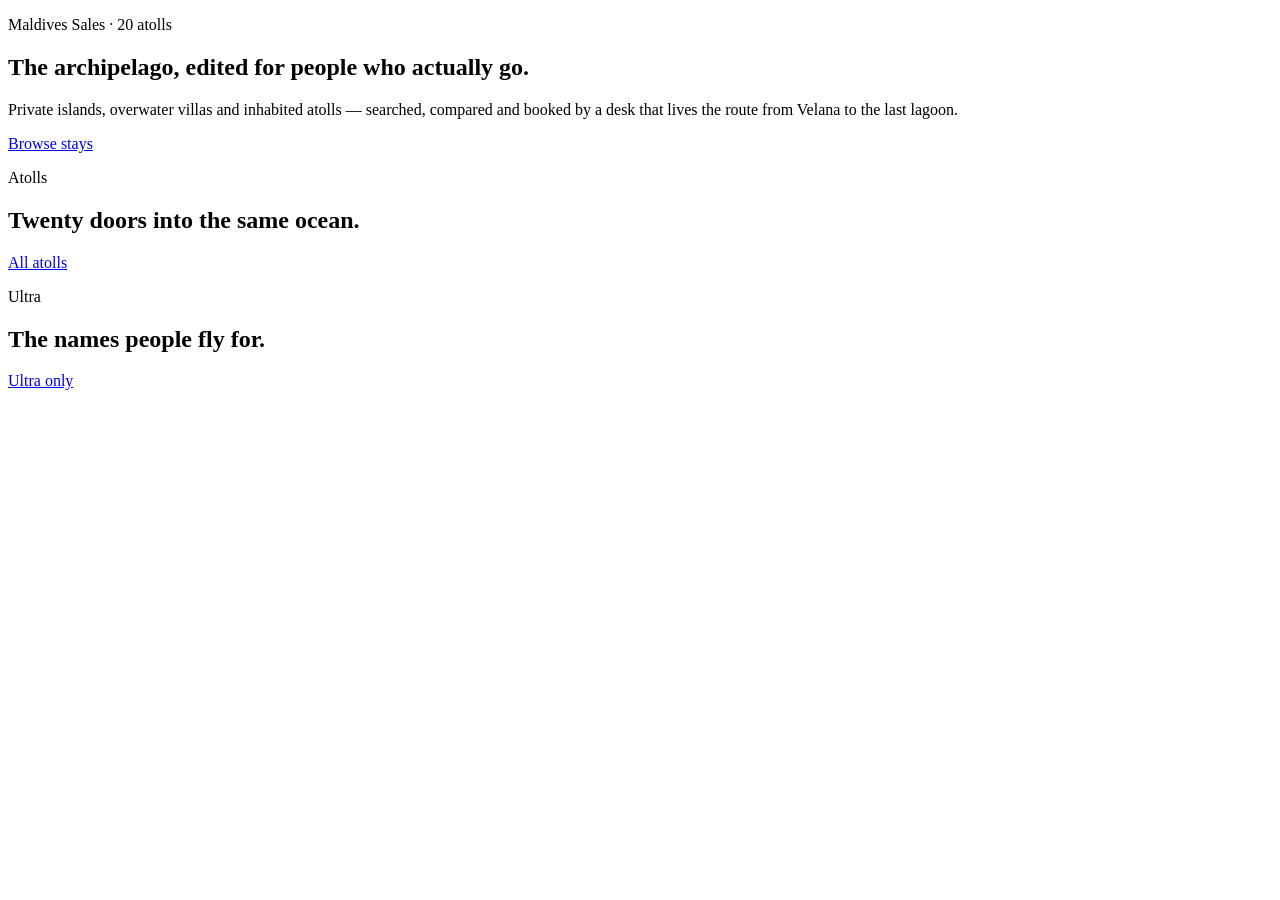
==== index.html @ 9388c74a "Deploy Maldives Sales homepage" ====
<!DOCTYPE html>
<html lang="en">
<head>
  <meta charset="UTF-8">
  <meta name="viewport" content="width=device-width, initial-scale=1">
  <title>Maldives Sales — Your journey, our passion</title>
  <meta name="description" content="Maldives Sales curates resorts, private islands and local stays across 20 atolls.">
  <link rel="icon" href="/assets/logo-mark.svg">
  <link rel="preconnect" href="https://fonts.googleapis.com">
  <link href="https://fonts.googleapis.com/css2?family=Fraunces:opsz,wght@9..144,300;9..144,400;9..144,600&family=Outfit:wght@300;400;500;600;700&display=swap" rel="stylesheet">
  <link rel="stylesheet" href="/css/app.css">
</head>
<body>
  <header class="ms-header" id="site-header"></header>
  <main id="main">
    <section class="hero">
      <div class="hero-media" style="background-image:url('https://images.unsplash.com/photo-1573843981267-be1999ff39cd?auto=format&fit=crop&w=2000&q=70')"></div>
      <div class="hero-orb"></div>
      <div class="hero-inner">
        <p class="kicker">Maldives Sales · 20 atolls</p>
        <h1>The archipelago, edited for people who actually go.</h1>
        <p class="lede">Private islands, overwater villas and inhabited atolls — searched, compared and booked by a desk that lives the route from Velana to the last lagoon.</p>
        <div class="hero-row">
          <a class="btn btn-primary" href="/explorer.html">Browse stays</a>
          <a class="btn btn-ghost" href="/concierge.html" style="color:#fff;border-color:rgba(255,255,255,.35)">Talk to concierge</a>
        </div>
        <div class="hero-stats" id="heroStats"></div>
      </div>
    </section>
    <section class="section">
      <div class="wrap">
        <div class="section-head">
          <div>
            <p class="kicker" style="color:var(--tide)">Atolls</p>
            <h2>Twenty doors into the same ocean.</h2>
          </div>
          <a class="btn btn-ghost" href="/atolls.html">All atolls</a>
        </div>
        <div class="grid grid-4" id="homeAtolls"></div>
      </div>
    </section>
    <section class="section">
      <div class="wrap">
        <div class="section-head">
          <div>
            <p class="kicker" style="color:var(--tide)">Ultra</p>
            <h2>The names people fly for.</h2>
          </div>
          <a class="btn btn-ghost" href="/explorer.html?tier=Ultra%20Luxury">Ultra only</a>
        </div>
        <div class="grid grid-3" id="homeUltra"></div>
      </div>
    </section>
  </main>
  <footer class="ms-footer" id="site-footer"></footer>
  <script src="/js/catalog.js"></script>
  <script src="/js/app.js"></script>
  <script>
    MS.header('home'); MS.footer();
    (async () => {
      const [stats, atolls, ultra] = await Promise.all([
        MS.api('/api/stats'),
        MS.api('/api/atolls'),
        MS.api('/api/properties?tier=Ultra%20Luxury&limit=6'),
      ]);
      document.getElementById('heroStats').innerHTML = [
        [stats.properties, 'Stays'],
        [stats.atolls, 'Atolls'],
        [stats.islands, 'Islands'],
        [stats.ultra, 'Ultra villas'],
      ].map(([n,l]) => `<div class="hero-stat"><b>${n.toLocaleString()}</b><span>${l}</span></div>`).join('');
      const featured = ['B','N','K','AA','Dh','S','Gn','L'];
      document.getElementById('homeAtolls').innerHTML = atolls
        .filter(a => featured.includes(a.code))
        .map(a => `<a class="card atoll-card" href="/atoll.html?code=${a.code}">
          <div class="card-media" style="background:linear-gradient(160deg,#7edceb,#0c4452)"></div>
          <div class="card-body"><p class="kicker">${a.code}</p><h3>${a.name}</h3><p class="meta">${a.highlight} · ${a.properties} stays</p></div>
        </a>`).join('');
      document.getElementById('homeUltra').innerHTML = ultra.items.map(MS.card).join('');
    })();
  </script>
</body>
</html>
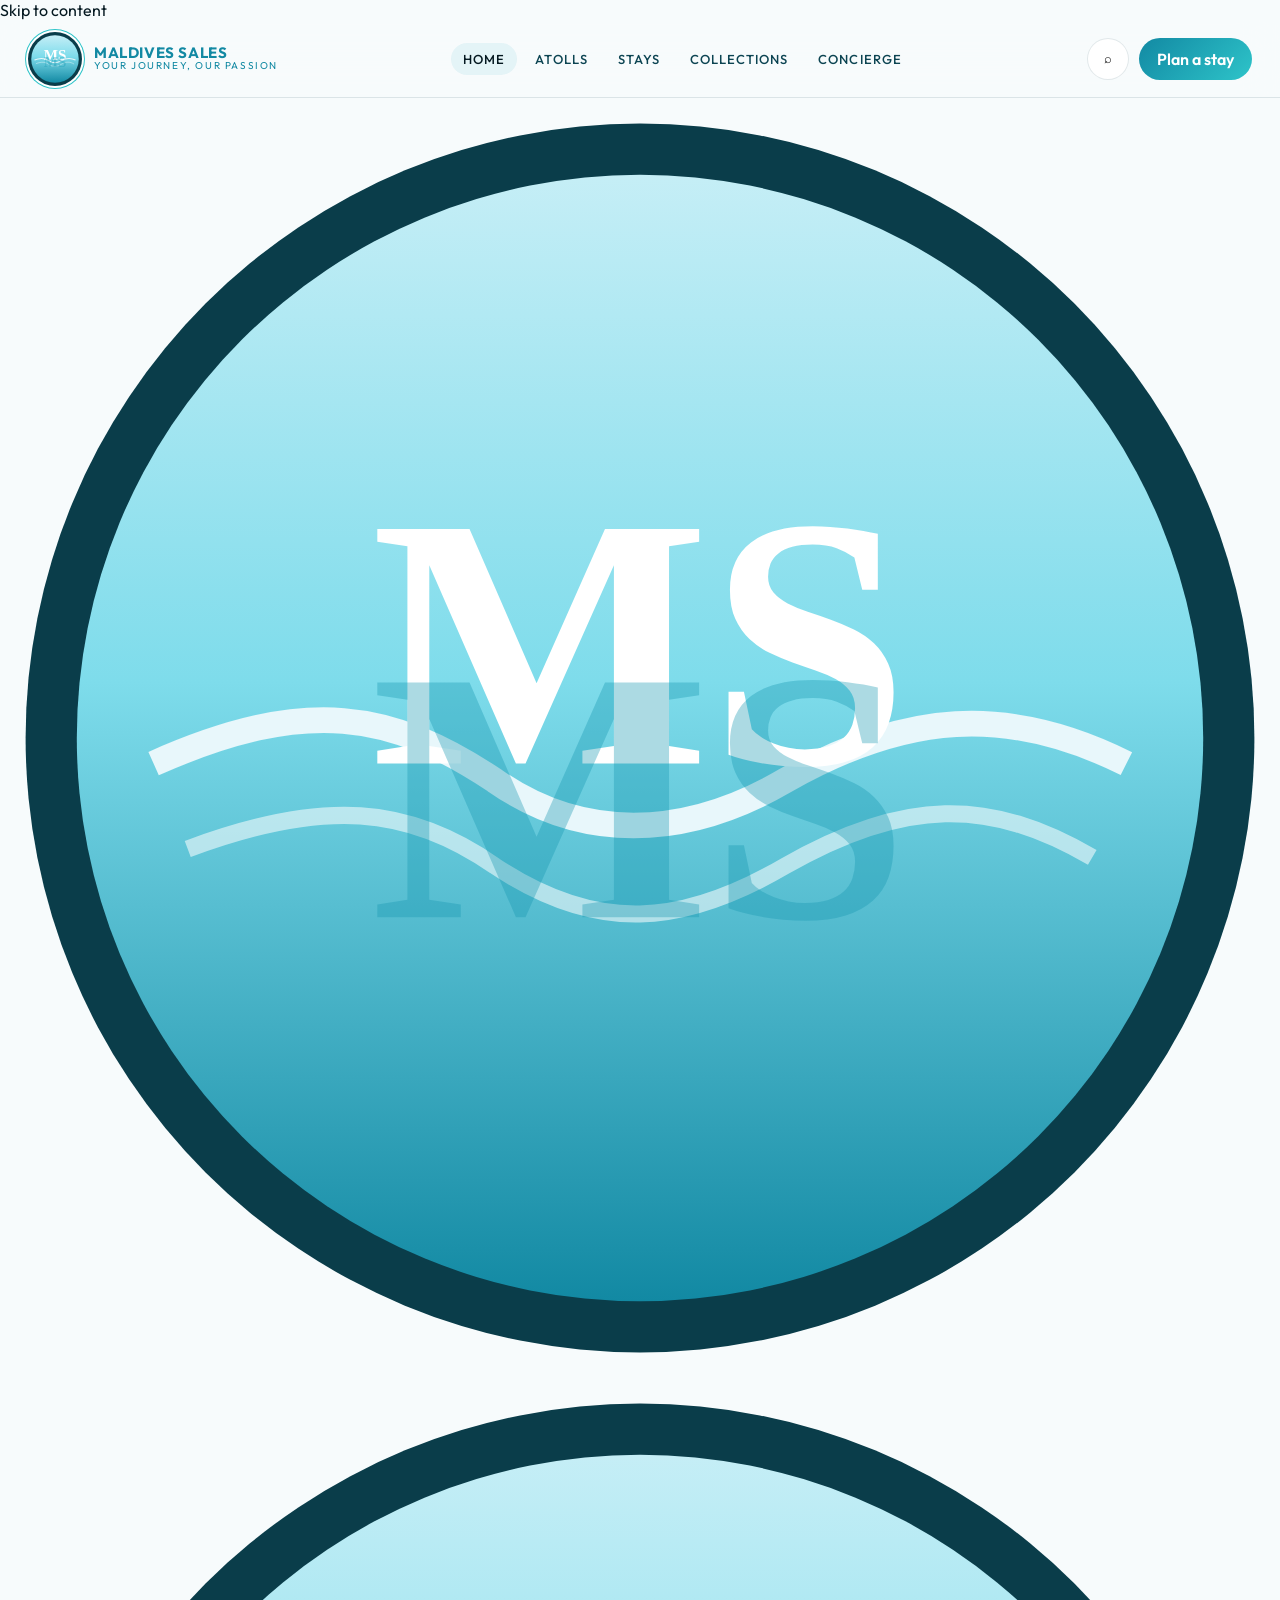
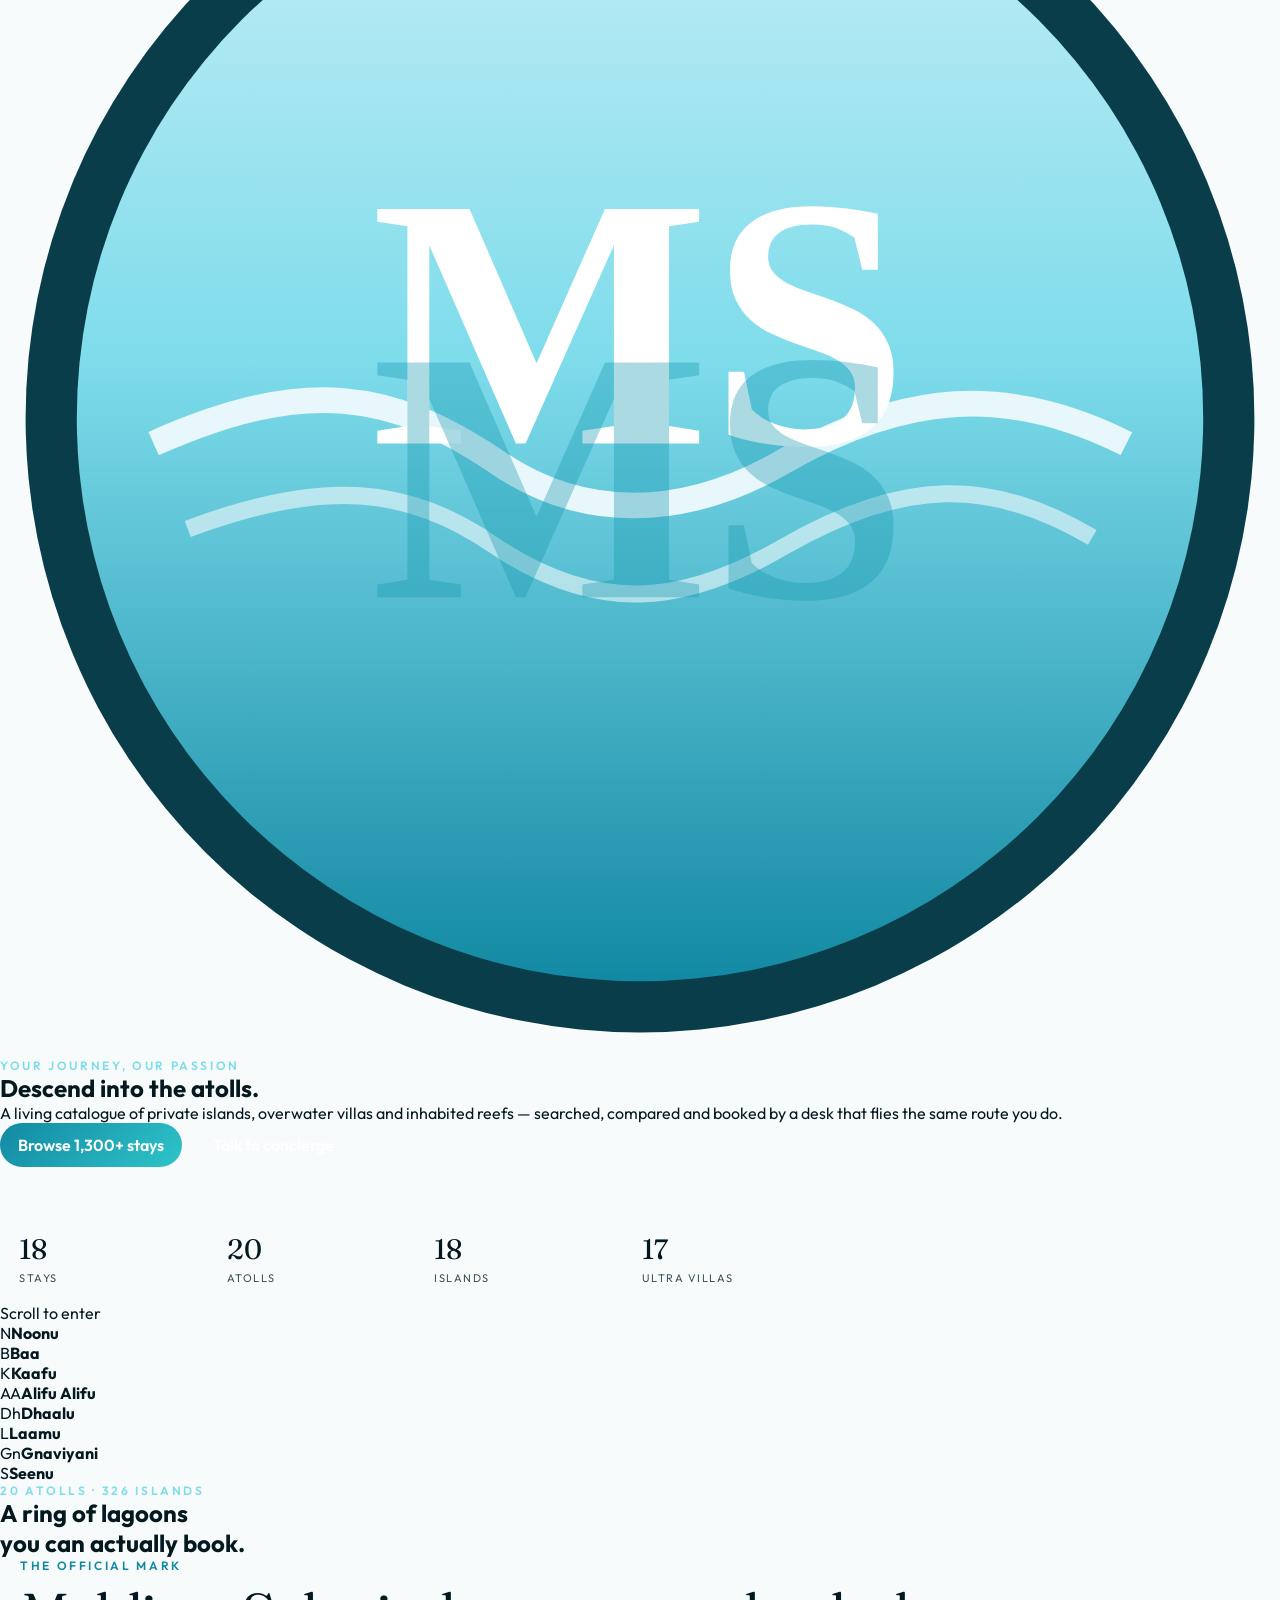
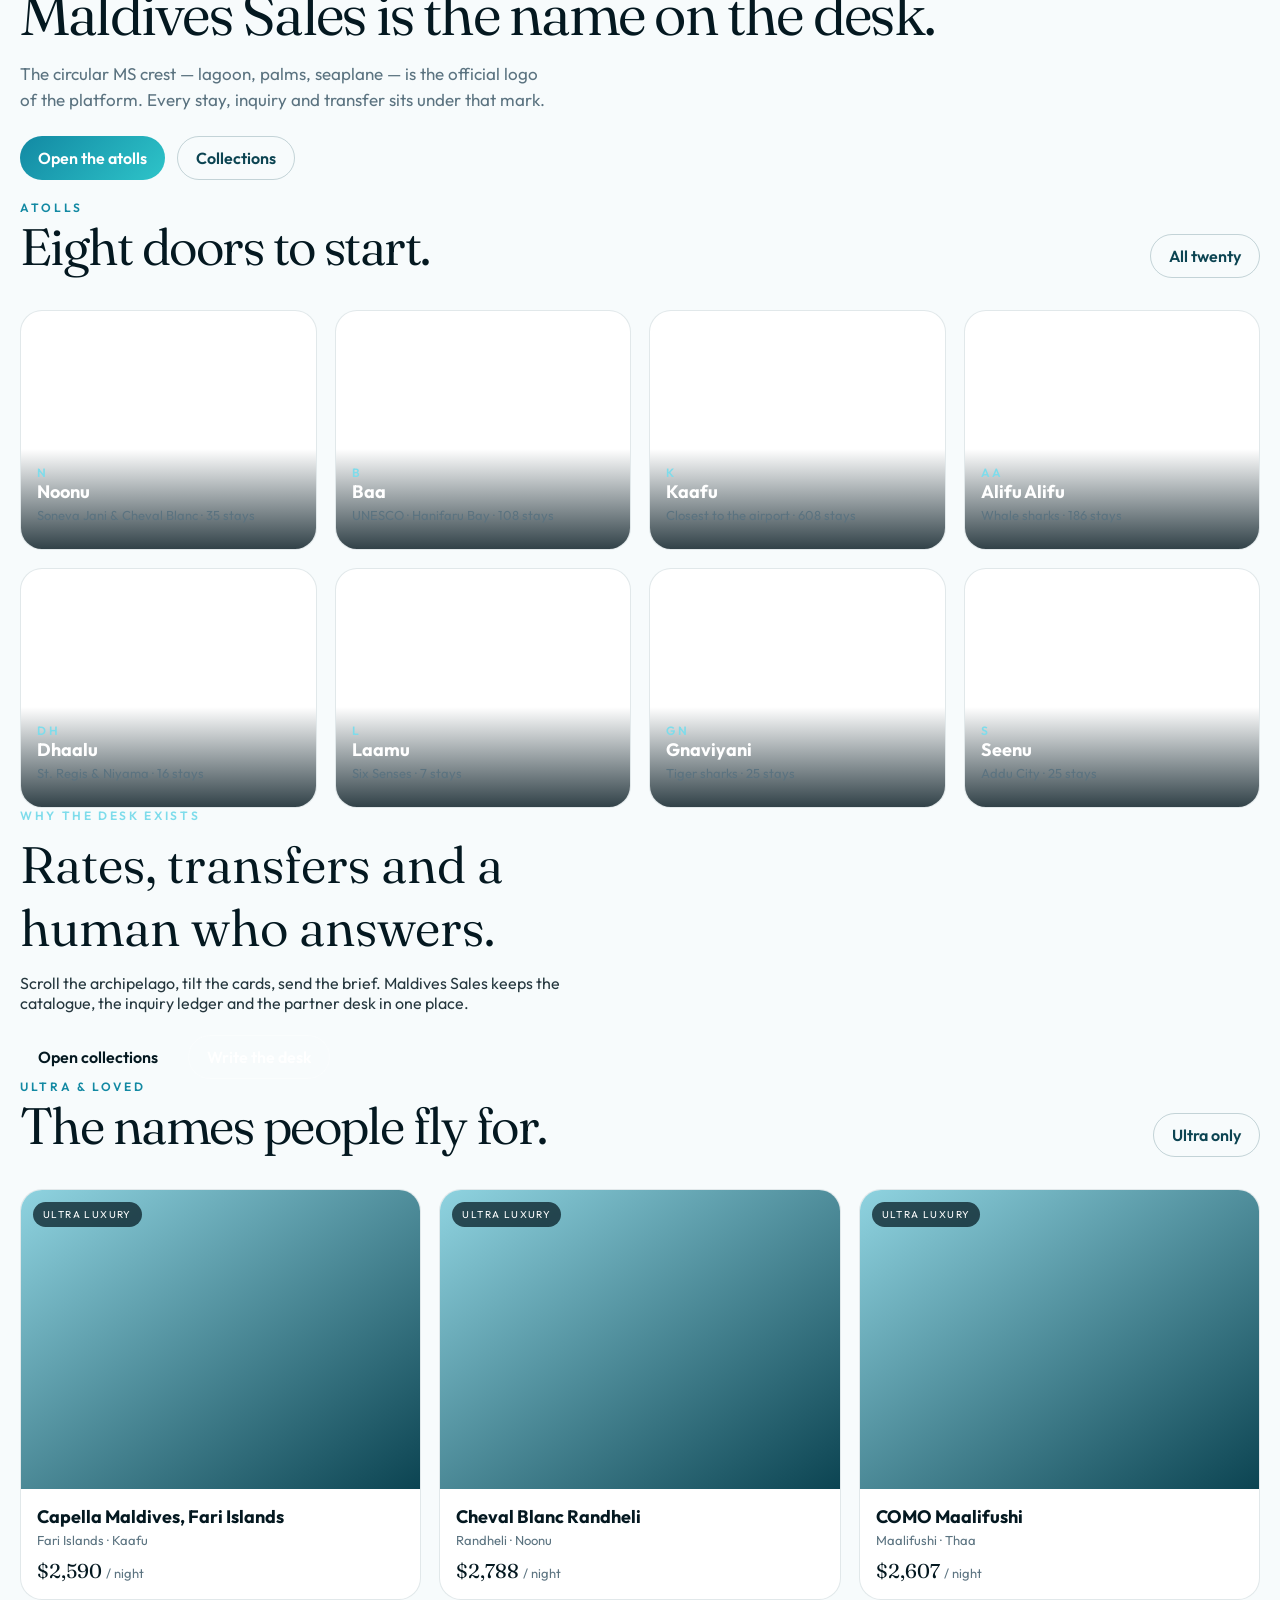
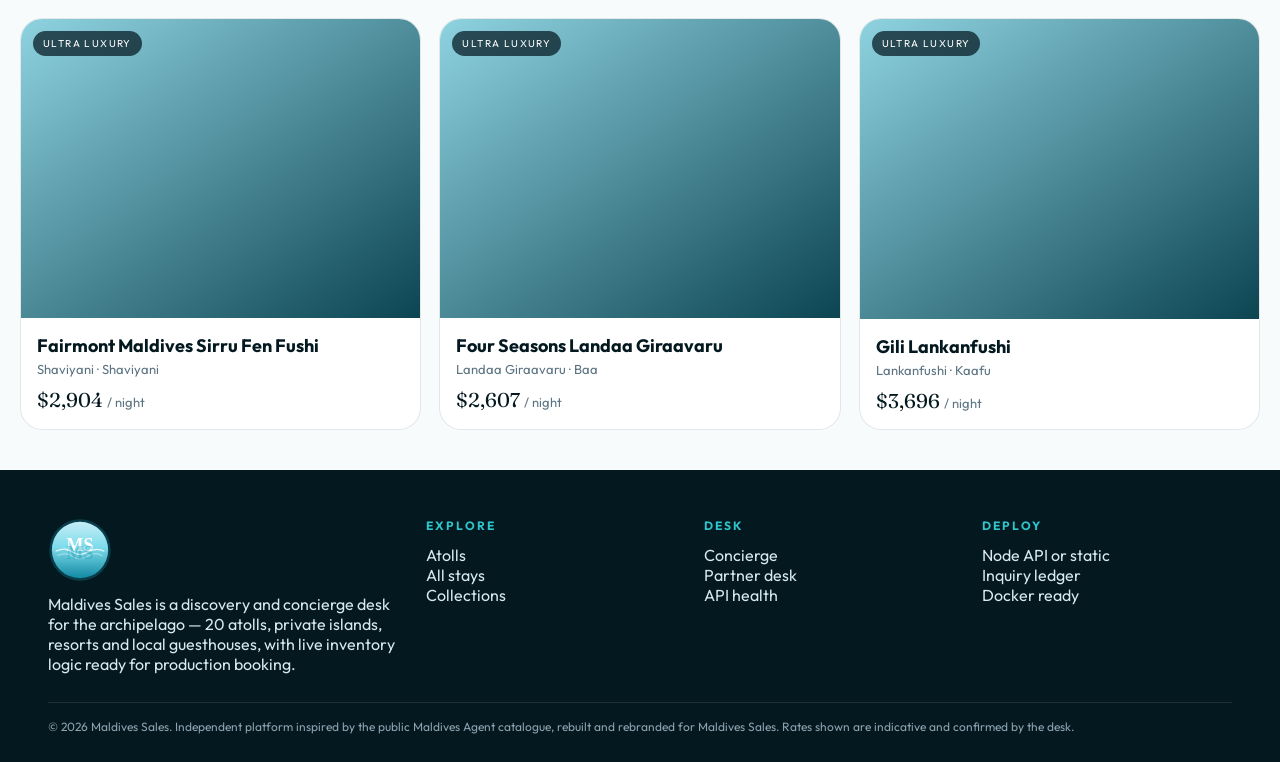
==== commit 48111150: "Immersive landing: official MS logo, scroll theatre, 3D orbit" ====
--- a/index.html
+++ b/index.html
@@ -4,46 +4,107 @@
   <meta charset="UTF-8">
   <meta name="viewport" content="width=device-width, initial-scale=1">
   <title>Maldives Sales — Your journey, our passion</title>
-  <meta name="description" content="Maldives Sales curates resorts, private islands and local stays across 20 atolls.">
-  <link rel="icon" href="/assets/logo-mark.svg">
+  <meta name="description" content="Maldives Sales curates resorts, private islands and local stays across 20 atolls. Concierge booking desk with a production-ready backend.">
+  <link rel="icon" href="/assets/logo-official.svg" type="image/svg+xml">
+  <link rel="apple-touch-icon" href="/assets/logo-mark.svg">
   <link rel="preconnect" href="https://fonts.googleapis.com">
   <link href="https://fonts.googleapis.com/css2?family=Fraunces:opsz,wght@9..144,300;9..144,400;9..144,600&family=Outfit:wght@300;400;500;600;700&display=swap" rel="stylesheet">
   <link rel="stylesheet" href="/css/app.css">
+  <link rel="stylesheet" href="/css/landing.css">
 </head>
-<body>
+<body class="landing">
+  <a class="skip" href="#main">Skip to content</a>
+  <div class="scroll-progress" id="scrollProgress"></div>
   <header class="ms-header" id="site-header"></header>
+
   <main id="main">
-    <section class="hero">
-      <div class="hero-media" style="background-image:url('https://images.unsplash.com/photo-1573843981267-be1999ff39cd?auto=format&fit=crop&w=2000&q=70')"></div>
-      <div class="hero-orb"></div>
-      <div class="hero-inner">
-        <p class="kicker">Maldives Sales · 20 atolls</p>
-        <h1>The archipelago, edited for people who actually go.</h1>
-        <p class="lede">Private islands, overwater villas and inhabited atolls — searched, compared and booked by a desk that lives the route from Velana to the last lagoon.</p>
-        <div class="hero-row">
-          <a class="btn btn-primary" href="/explorer.html">Browse stays</a>
-          <a class="btn btn-ghost" href="/concierge.html" style="color:#fff;border-color:rgba(255,255,255,.35)">Talk to concierge</a>
+    <section class="scene-hero" aria-label="Maldives Sales">
+      <div class="scene-sticky">
+        <div class="scene-stage">
+          <div class="layer layer-sky"></div>
+          <div class="layer layer-photo"></div>
+          <div class="layer layer-water"></div>
+          <div class="logo-coin" aria-hidden="true">
+            <img src="/assets/logo-official.svg" alt="" onerror="this.src='/assets/logo-mark.svg'">
+          </div>
+          <div class="hero-copy">
+            <div class="brand-lockup">
+              <img src="/assets/logo-official.svg" alt="Maldives Sales" onerror="this.src='/assets/logo-mark.svg'">
+              <p class="kicker">Your journey, our passion</p>
+            </div>
+            <h1>Descend into the atolls.</h1>
+            <p class="lede">A living catalogue of private islands, overwater villas and inhabited reefs — searched, compared and booked by a desk that flies the same route you do.</p>
+            <div class="hero-row">
+              <a class="btn btn-primary" href="/explorer.html">Browse 1,300+ stays</a>
+              <a class="btn btn-ghost" href="/concierge.html" style="color:#fff;border-color:rgba(255,255,255,.35)">Talk to concierge</a>
+            </div>
+            <div class="hero-stats" id="heroStats"></div>
+          </div>
         </div>
-        <div class="hero-stats" id="heroStats"></div>
+        <div class="scroll-cue">Scroll to enter<div class="wheel"></div></div>
       </div>
     </section>
-    <section class="section">
+
+    <section class="orbit-block" aria-label="Twenty atolls">
+      <div class="orbit-sticky">
+        <div class="orbit-bg"></div>
+        <div class="orbit-ring" id="orbitRing"></div>
+        <div class="orbit-copy">
+          <p class="kicker">20 atolls · 326 islands</p>
+          <h2>A ring of lagoons<br>you can actually book.</h2>
+        </div>
+      </div>
+    </section>
+
+    <section class="landing-section">
+      <div class="wrap story-grid">
+        <div class="reveal">
+          <p class="kicker" style="color:var(--tide)">The official mark</p>
+          <h2 style="font-family:var(--serif);font-weight:360;font-size:clamp(2.2rem,4.6vw,3.8rem);letter-spacing:-.03em;line-height:1.05;margin:10px 0 16px">Maldives Sales is the name on the desk.</h2>
+          <p class="muted" style="max-width:48ch;font-size:17px;line-height:1.55">The circular MS crest — lagoon, palms, seaplane — is the official logo of the platform. Every stay, inquiry and transfer sits under that mark.</p>
+          <div class="hero-row" style="margin-top:22px">
+            <a class="btn btn-primary" href="/atolls.html">Open the atolls</a>
+            <a class="btn btn-ghost" href="/collections.html">Collections</a>
+          </div>
+        </div>
+        <div class="story-visual reveal">
+          <div class="story-plate" style="background-image:url('/assets/logo-official.svg');background-size:cover"></div>
+        </div>
+      </div>
+    </section>
+
+    <section class="landing-section" style="padding-top:20px">
       <div class="wrap">
-        <div class="section-head">
+        <div class="section-head reveal">
           <div>
             <p class="kicker" style="color:var(--tide)">Atolls</p>
-            <h2>Twenty doors into the same ocean.</h2>
+            <h2>Eight doors to start.</h2>
           </div>
-          <a class="btn btn-ghost" href="/atolls.html">All atolls</a>
+          <a class="btn btn-ghost" href="/atolls.html">All twenty</a>
         </div>
         <div class="grid grid-4" id="homeAtolls"></div>
       </div>
     </section>
-    <section class="section">
+
+    <section class="landing-section dark">
       <div class="wrap">
-        <div class="section-head">
+        <div class="feature-band reveal" style="background:transparent;padding:0">
+          <p class="kicker">Why the desk exists</p>
+          <h2 style="font-family:var(--serif);font-weight:360;font-size:clamp(2rem,4vw,3.2rem);margin:10px 0 14px;max-width:18ch">Rates, transfers and a human who answers.</h2>
+          <p style="max-width:54ch;opacity:.86">Scroll the archipelago, tilt the cards, send the brief. Maldives Sales keeps the catalogue, the inquiry ledger and the partner desk in one place.</p>
+          <div class="hero-row" style="margin-top:22px">
+            <a class="btn btn-gold" href="/collections.html">Open collections</a>
+            <a class="btn btn-ghost" href="/concierge.html" style="color:#fff;border-color:rgba(255,255,255,.3)">Write the desk</a>
+          </div>
+        </div>
+      </div>
+    </section>
+
+    <section class="landing-section">
+      <div class="wrap">
+        <div class="section-head reveal">
           <div>
-            <p class="kicker" style="color:var(--tide)">Ultra</p>
+            <p class="kicker" style="color:var(--tide)">Ultra &amp; loved</p>
             <h2>The names people fly for.</h2>
           </div>
           <a class="btn btn-ghost" href="/explorer.html?tier=Ultra%20Luxury">Ultra only</a>
@@ -52,11 +113,23 @@
       </div>
     </section>
   </main>
+
   <footer class="ms-footer" id="site-footer"></footer>
   <script src="/js/catalog.js"></script>
   <script src="/js/app.js"></script>
+  <script src="/js/landing.js"></script>
   <script>
     MS.header('home'); MS.footer();
+    const ORBIT_PHOTOS = [
+      'https://images.unsplash.com/photo-1573843981267-be1999ff39cd?auto=format&fit=crop&w=800&q=60',
+      'https://images.unsplash.com/photo-1514282401047-d79a71a590e8?auto=format&fit=crop&w=800&q=60',
+      'https://images.unsplash.com/photo-1507525428034-b723cf961d3e?auto=format&fit=crop&w=800&q=60',
+      'https://images.unsplash.com/photo-1544551763-46a013bb70d5?auto=format&fit=crop&w=800&q=60',
+      'https://images.unsplash.com/photo-1586500036706-41963de24d8b?auto=format&fit=crop&w=800&q=60',
+      'https://images.unsplash.com/photo-1559628233-100c798642d4?auto=format&fit=crop&w=800&q=60',
+      'https://images.unsplash.com/photo-1439066615861-d1af74d74000?auto=format&fit=crop&w=800&q=60',
+      'https://images.unsplash.com/photo-1540202404-a2f127c5b78b?auto=format&fit=crop&w=800&q=60',
+    ];
     (async () => {
       const [stats, atolls, ultra] = await Promise.all([
         MS.api('/api/stats'),
@@ -69,15 +142,40 @@
         [stats.islands, 'Islands'],
         [stats.ultra, 'Ultra villas'],
       ].map(([n,l]) => `<div class="hero-stat"><b>${n.toLocaleString()}</b><span>${l}</span></div>`).join('');
+
       const featured = ['B','N','K','AA','Dh','S','Gn','L'];
-      document.getElementById('homeAtolls').innerHTML = atolls
-        .filter(a => featured.includes(a.code))
-        .map(a => `<a class="card atoll-card" href="/atoll.html?code=${a.code}">
-          <div class="card-media" style="background:linear-gradient(160deg,#7edceb,#0c4452)"></div>
-          <div class="card-body"><p class="kicker">${a.code}</p><h3>${a.name}</h3><p class="meta">${a.highlight} · ${a.properties} stays</p></div>
+      const picked = atolls.filter(a => featured.includes(a.code));
+      document.getElementById('orbitRing').innerHTML = picked.map((a, i) => `
+        <a class="orbit-card" href="/atoll.html?code=${a.code}">
+          <img class="media" src="${ORBIT_PHOTOS[i % ORBIT_PHOTOS.length]}" alt="">
+          <div class="cap"><span>${a.code}</span><b>${a.name}</b></div>
         </a>`).join('');
-      document.getElementById('homeUltra').innerHTML = ultra.items.map(MS.card).join('');
+
+      document.getElementById('homeAtolls').innerHTML = picked.map((a, i) => `
+        <a class="card atoll-card tilt-card reveal" href="/atoll.html?code=${a.code}">
+          <div class="card-media" style="background-image:url('${ORBIT_PHOTOS[i % ORBIT_PHOTOS.length]}');background-size:cover"></div>
+          <div class="card-body">
+            <p class="kicker">${a.code}</p>
+            <h3>${a.name}</h3>
+            <p class="meta">${a.highlight} · ${a.properties} stays</p>
+          </div>
+        </a>`).join('');
+
+      document.getElementById('homeUltra').innerHTML = (ultra.items || []).map((p) => {
+        const html = MS.card(p);
+        return html.replace('class="card"', 'class="card tilt-card reveal"');
+      }).join('');
+
+      document.querySelectorAll('.reveal').forEach((el) => {
+        const io = new IntersectionObserver((entries) => {
+          entries.forEach((en) => { if (en.isIntersecting) en.target.classList.add('in'); });
+        }, { threshold: 0.12 });
+        io.observe(el);
+      });
+      window.MSLanding?.bindTilt();
+      window.MSLanding?.refresh();
+      window.dispatchEvent(new Event('resize'));
     })();
   </script>
 </body>
-</html>+</html>
--- a/css/app.css
+++ b/css/app.css
@@ -0,0 +1 @@
+:root{--ink:#041820;--ocean:#0c4452;--tide:#1289a3;--lagoon:#2ec4c9;--lagoon-2:#7edceb;--foam:#eef8fb;--gold:#d4b483;--paper:#f7fbfc;--line:rgba(12,68,82,.12);--line-strong:rgba(12,68,82,.22);--shadow:0 18px 50px rgba(4,24,32,.16);--serif:"Fraunces",Georgia,serif;--sans:"Outfit",system-ui,sans-serif;--header:78px;--radius:22px}*{box-sizing:border-box;margin:0;padding:0}body{font-family:var(--sans);color:var(--ink);background:var(--paper)}img{max-width:100%;display:block}a{color:inherit;text-decoration:none}.ms-header{position:sticky;top:0;z-index:40;height:var(--header);display:flex;align-items:center;justify-content:space-between;padding:0 28px;gap:20px;background:rgba(247,251,252,.88);backdrop-filter:blur(18px);border-bottom:1px solid var(--line)}.ms-brand{display:flex;align-items:center;gap:12px}.ms-brand img{width:54px;height:54px;border-radius:50%;box-shadow:0 0 0 2px #fff,0 0 0 3px var(--lagoon);background:#0a3d4a}.ms-brand .word{display:flex;flex-direction:column;line-height:1.05}.ms-brand strong{font-size:15px;letter-spacing:.04em}.ms-brand span{font-size:10px;letter-spacing:.16em;text-transform:uppercase;color:var(--tide)}.ms-nav{display:flex;gap:6px}.ms-nav a{font-size:13px;font-weight:500;letter-spacing:.08em;text-transform:uppercase;padding:8px 12px;border-radius:999px;color:var(--ocean)}.ms-nav a.active,.ms-nav a:hover{background:#e4f4f7;color:var(--ink)}.ms-actions{display:flex;gap:10px;align-items:center}.btn{display:inline-flex;align-items:center;justify-content:center;border:0;border-radius:999px;padding:11px 18px;cursor:pointer;font-weight:600}.btn-primary{background:linear-gradient(135deg,var(--tide),var(--lagoon));color:#fff}.btn-ghost{background:transparent;color:var(--ocean);border:1px solid var(--line-strong)}.icon-btn{width:42px;height:42px;border-radius:50%;border:1px solid var(--line);background:#fff;cursor:pointer}.hamburger{display:none}.search-overlay{position:fixed;inset:0;z-index:60;display:none;background:rgba(4,24,32,.55)}.search-overlay.open{display:grid;place-items:start center;padding:12vh 20px}.search-box{width:min(760px,100%);background:#fff;border-radius:28px;padding:22px}.search-box input{width:100%;border:0;outline:0;font-size:28px;font-family:var(--serif);border-bottom:1px solid var(--line)}.search-hit{display:flex;gap:12px;align-items:center;padding:10px 8px}.hero{position:relative;min-height:calc(100svh - var(--header));display:grid;align-items:end;padding:40px 28px 56px;overflow:hidden;background:linear-gradient(180deg,#b9e4ef 0%,#1b8aa3 68%,#06232c 100%);color:#fff}.hero-media{position:absolute;inset:0;background-size:cover;background-position:center;opacity:.55;mix-blend-mode:multiply}.hero-orb{position:absolute;width:420px;height:420px;right:6%;top:12%;border-radius:50%;background:radial-gradient(circle at 30% 30%,#fff,#1289a3 62%,transparent 70%);opacity:.35}.hero-inner{position:relative;z-index:2;max-width:1240px;width:100%;margin:0 auto}.kicker{letter-spacing:.22em;text-transform:uppercase;font-size:12px;font-weight:600;color:var(--lagoon-2)}.hero h1{font-family:var(--serif);font-weight:340;font-size:clamp(3.2rem,8vw,7.2rem);line-height:.92;letter-spacing:-.04em;max-width:14ch;margin:14px 0 18px}.hero p.lede{max-width:42ch;font-size:18px;color:rgba(255,255,255,.86);margin-bottom:28px}.hero-row{display:flex;flex-wrap:wrap;gap:12px}.hero-stats{display:grid;grid-template-columns:repeat(4,minmax(0,1fr));gap:10px;margin-top:48px;max-width:820px}.hero-stat{background:rgba(255,255,255,.1);border:1px solid rgba(255,255,255,.16);border-radius:18px;padding:16px 18px}.hero-stat b{display:block;font-family:var(--serif);font-size:28px;font-weight:400}.hero-stat span{font-size:11px;letter-spacing:.14em;text-transform:uppercase;opacity:.75}.wrap{width:min(1240px,calc(100% - 40px));margin:0 auto}.section{padding:88px 0}.section-head{display:flex;justify-content:space-between;gap:24px;align-items:end;margin-bottom:32px}.section-head h2{font-family:var(--serif);font-weight:360;font-size:clamp(2rem,4vw,3.4rem);letter-spacing:-.03em}.muted{color:#5b7380}.grid{display:grid;gap:18px}.grid-3{grid-template-columns:repeat(3,1fr)}.grid-4{grid-template-columns:repeat(4,1fr)}.card{background:#fff;border:1px solid var(--line);border-radius:var(--radius);overflow:hidden}.card-media{aspect-ratio:4/3;background:linear-gradient(145deg,#8fd3e0,#0c4452);position:relative}.card-media img{width:100%;height:100%;object-fit:cover}.badge{position:absolute;top:12px;left:12px;background:rgba(4,24,32,.72);color:#fff;font-size:10px;letter-spacing:.14em;text-transform:uppercase;padding:6px 10px;border-radius:999px}.card-body{padding:16px}.card-body h3{font-size:18px}.meta{color:#5b7380;font-size:13px;margin:4px 0 10px}.price{font-family:var(--serif);font-size:20px}.price em{font-style:normal;font-size:13px;color:#5b7380;font-family:var(--sans)}.atoll-card{min-height:240px;position:relative;color:#fff}.atoll-card .card-body{position:absolute;inset:auto 0 0;background:linear-gradient(transparent,rgba(4,24,32,.82));color:#fff}.filters{display:flex;flex-wrap:wrap;gap:8px;padding:16px 0}.filters select,.filters input{border:1px solid var(--line);background:#fff;border-radius:999px;padding:10px 14px}.book-panel{background:#fff;border:1px solid var(--line);border-radius:28px;padding:22px}.book-panel .rate{font-family:var(--serif);font-size:42px}.form{display:grid;gap:12px}.form input,.form textarea,.form select{width:100%;border:1px solid var(--line);border-radius:14px;padding:12px 14px}.note{background:#e8f7ee;color:#1c5c38;padding:12px 14px;border-radius:14px}.ms-footer{margin-top:40px;background:var(--ink);color:#d7e8ee;padding:48px 28px 28px}.ms-footer .wrap{display:grid;grid-template-columns:1.4fr 1fr 1fr 1fr;gap:28px}.ms-footer img{width:64px;height:64px;border-radius:50%}.ms-footer h4{font-size:12px;letter-spacing:.16em;text-transform:uppercase;color:var(--lagoon);margin-bottom:12px}.legal{grid-column:1/-1;border-top:1px solid rgba(255,255,255,.1);padding-top:16px;font-size:12px;color:#8aa3ad}@media(max-width:980px){.grid-3,.grid-4,.ms-footer .wrap{grid-template-columns:1fr 1fr}.ms-nav{display:none}.ms-nav.open{display:flex;position:absolute;top:var(--header);left:0;right:0;background:#fff;flex-direction:column;padding:12px}.hamburger{display:grid}.hero-stats{grid-template-columns:1fr 1fr}}@media(max-width:640px){.grid-3,.grid-4,.ms-footer .wrap,.hero-stats{grid-template-columns:1fr}}
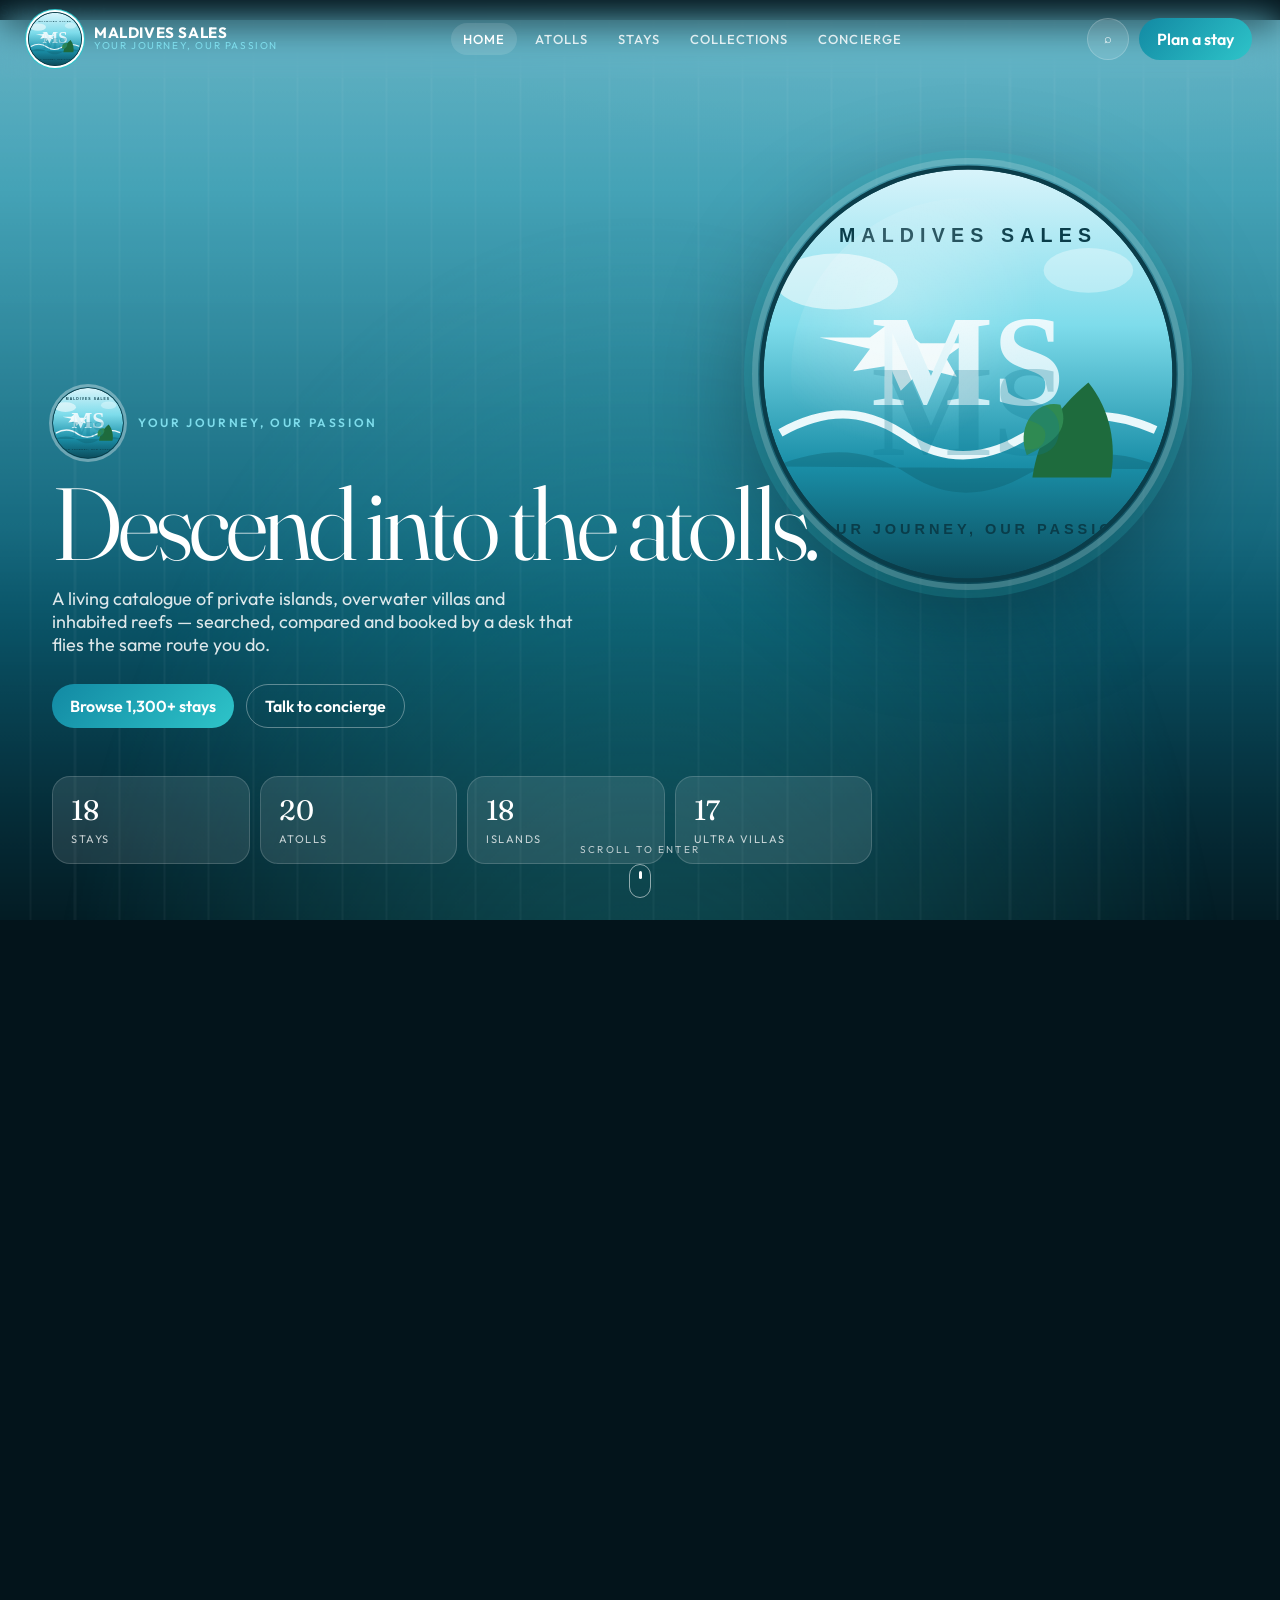
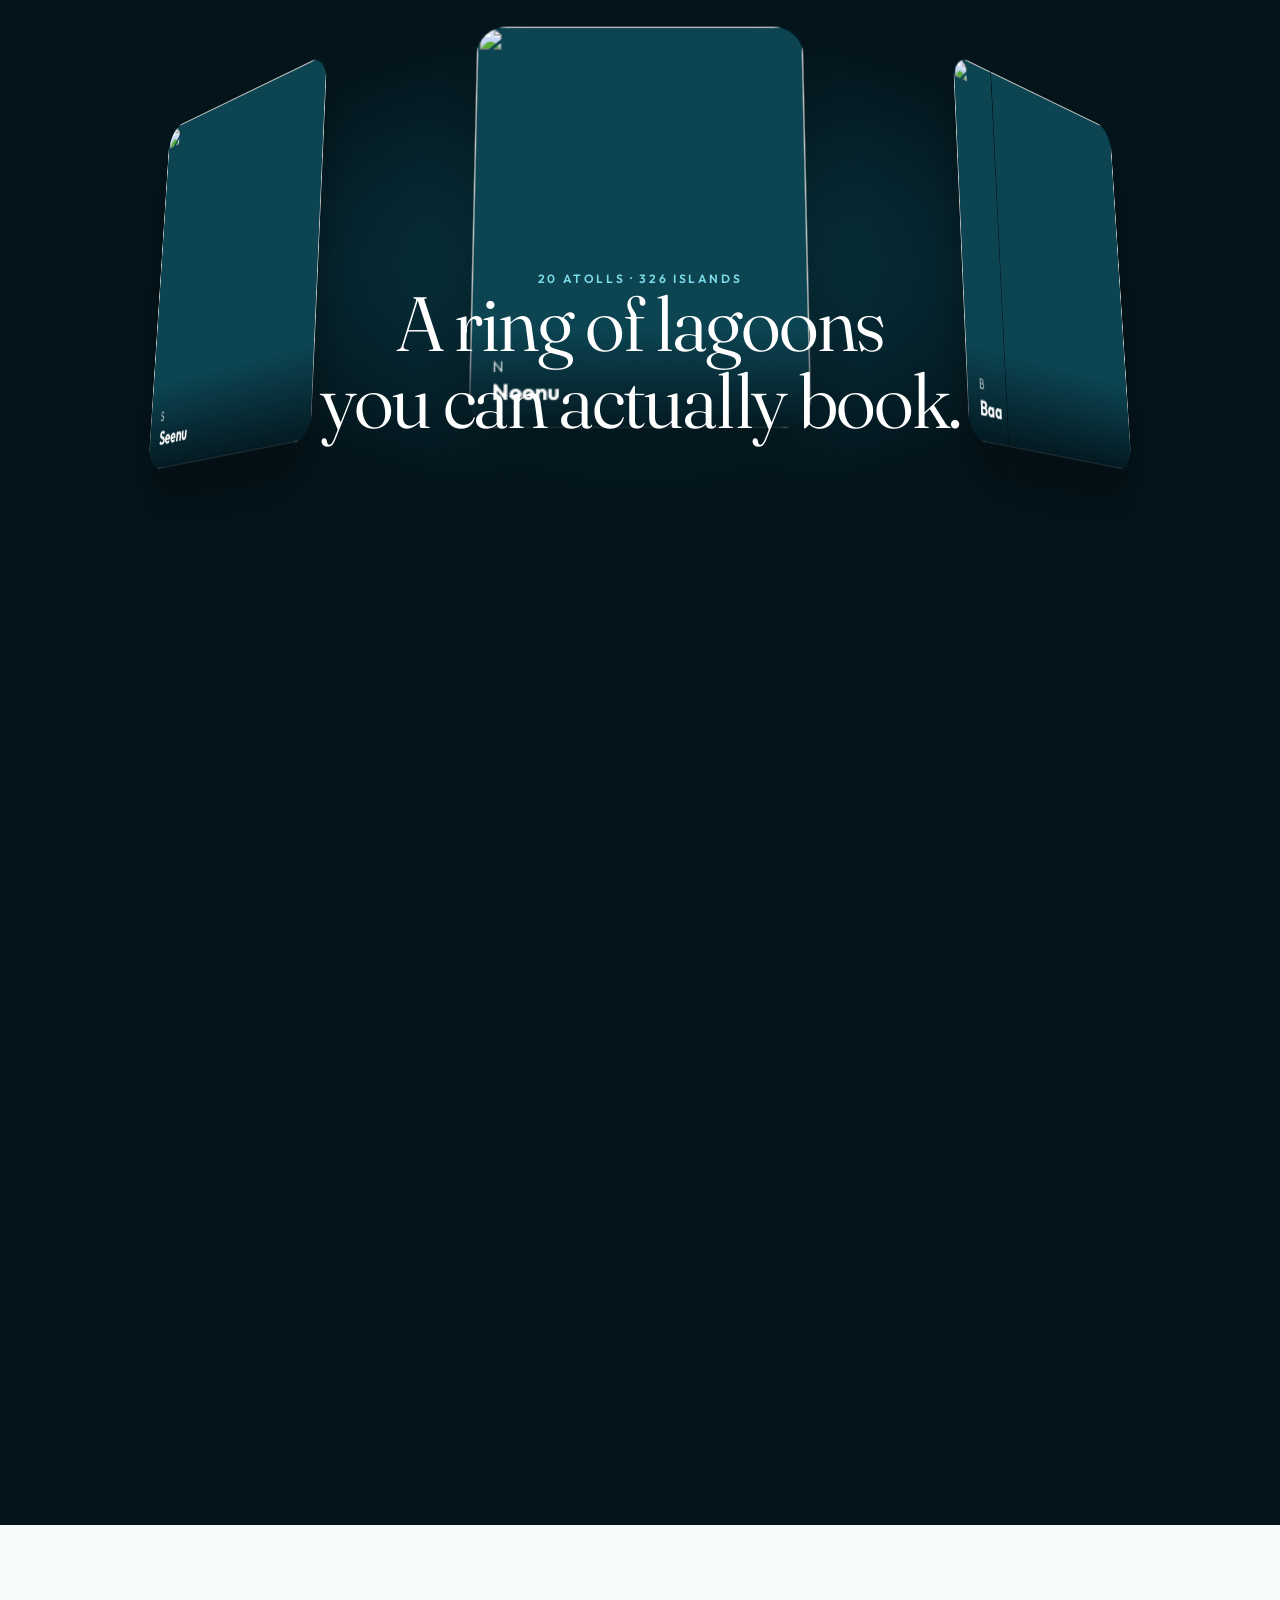
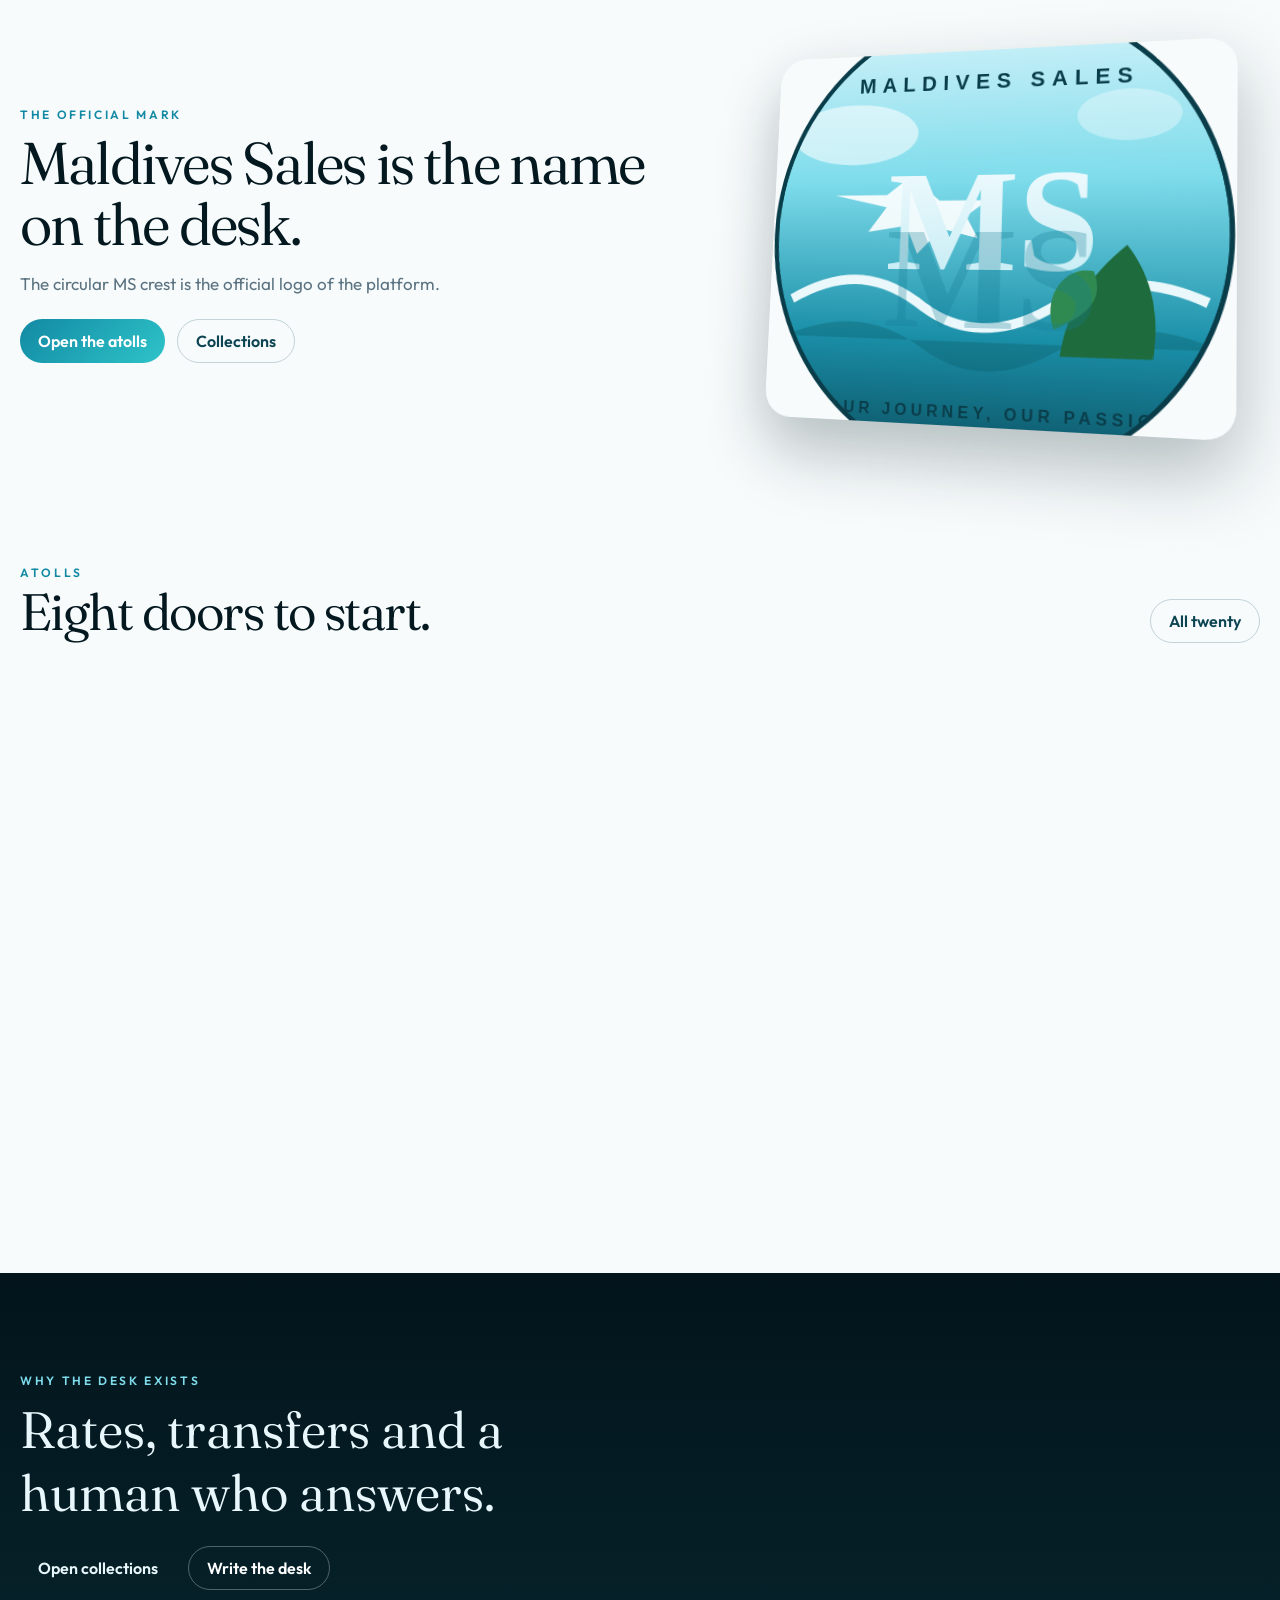
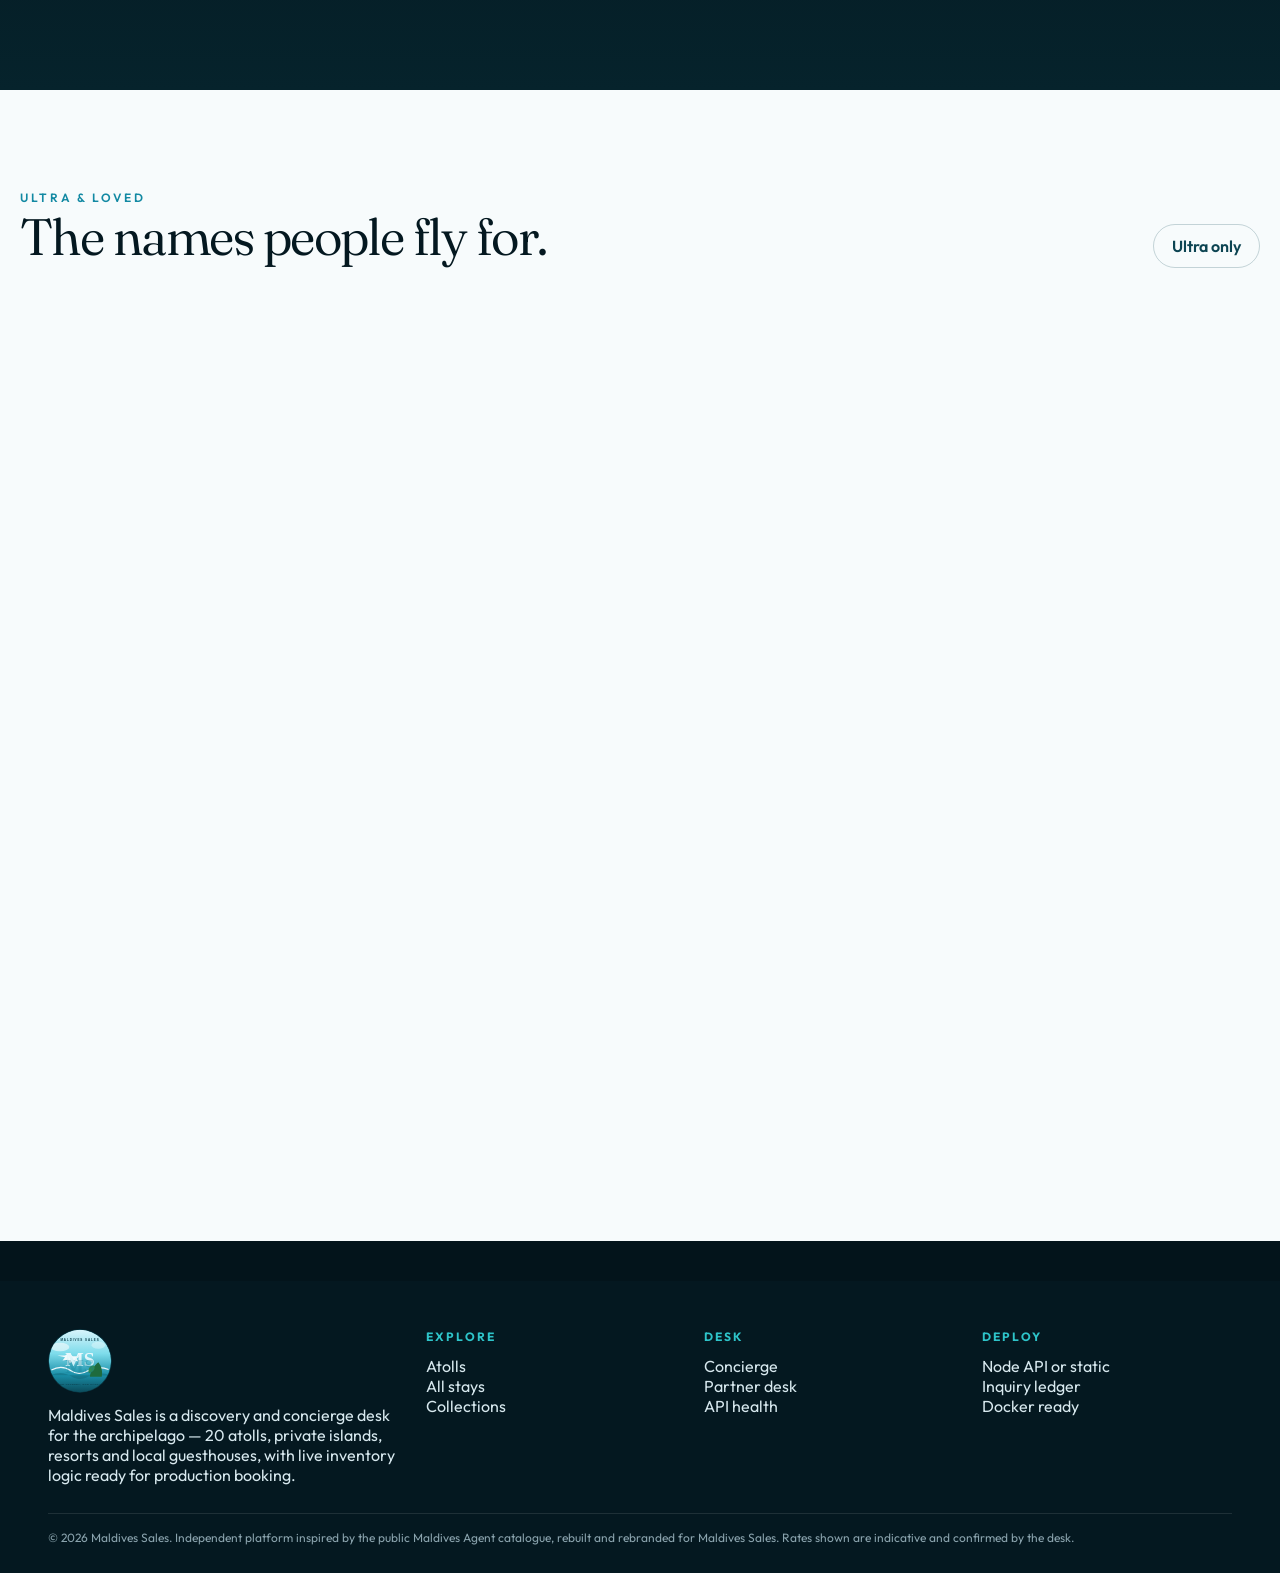
==== commit 8653355c: "Wire Three.js import map into the landing hero" ====
--- a/index.html
+++ b/index.html
@@ -4,9 +4,8 @@
   <meta charset="UTF-8">
   <meta name="viewport" content="width=device-width, initial-scale=1">
   <title>Maldives Sales — Your journey, our passion</title>
-  <meta name="description" content="Maldives Sales curates resorts, private islands and local stays across 20 atolls. Concierge booking desk with a production-ready backend.">
+  <meta name="description" content="Maldives Sales curates resorts, private islands and local stays across 20 atolls.">
   <link rel="icon" href="/assets/logo-official.svg" type="image/svg+xml">
-  <link rel="apple-touch-icon" href="/assets/logo-mark.svg">
   <link rel="preconnect" href="https://fonts.googleapis.com">
   <link href="https://fonts.googleapis.com/css2?family=Fraunces:opsz,wght@9..144,300;9..144,400;9..144,600&family=Outfit:wght@300;400;500;600;700&display=swap" rel="stylesheet">
   <link rel="stylesheet" href="/css/app.css">
@@ -16,7 +15,6 @@
   <a class="skip" href="#main">Skip to content</a>
   <div class="scroll-progress" id="scrollProgress"></div>
   <header class="ms-header" id="site-header"></header>
-
   <main id="main">
     <section class="scene-hero" aria-label="Maldives Sales">
       <div class="scene-sticky">
@@ -24,9 +22,7 @@
           <div class="layer layer-sky"></div>
           <div class="layer layer-photo"></div>
           <div class="layer layer-water"></div>
-          <div class="logo-coin" aria-hidden="true">
-            <img src="/assets/logo-official.svg" alt="" onerror="this.src='/assets/logo-mark.svg'">
-          </div>
+          <div class="logo-coin" aria-hidden="true"><img src="/assets/logo-official.svg" alt="" onerror="this.src='/assets/logo-mark.svg'"></div>
           <div class="hero-copy">
             <div class="brand-lockup">
               <img src="/assets/logo-official.svg" alt="Maldives Sales" onerror="this.src='/assets/logo-mark.svg'">
@@ -42,9 +38,9 @@
           </div>
         </div>
         <div class="scroll-cue">Scroll to enter<div class="wheel"></div></div>
+        <p class="gl-badge" id="glBadge">CSS 3D</p>
       </div>
     </section>
-
     <section class="orbit-block" aria-label="Twenty atolls">
       <div class="orbit-sticky">
         <div class="orbit-bg"></div>
@@ -55,43 +51,31 @@
         </div>
       </div>
     </section>
-
     <section class="landing-section">
       <div class="wrap story-grid">
         <div class="reveal">
           <p class="kicker" style="color:var(--tide)">The official mark</p>
           <h2 style="font-family:var(--serif);font-weight:360;font-size:clamp(2.2rem,4.6vw,3.8rem);letter-spacing:-.03em;line-height:1.05;margin:10px 0 16px">Maldives Sales is the name on the desk.</h2>
-          <p class="muted" style="max-width:48ch;font-size:17px;line-height:1.55">The circular MS crest — lagoon, palms, seaplane — is the official logo of the platform. Every stay, inquiry and transfer sits under that mark.</p>
+          <p class="muted" style="max-width:48ch;font-size:17px;line-height:1.55">The circular MS crest is the official logo of the platform.</p>
           <div class="hero-row" style="margin-top:22px">
             <a class="btn btn-primary" href="/atolls.html">Open the atolls</a>
             <a class="btn btn-ghost" href="/collections.html">Collections</a>
           </div>
         </div>
-        <div class="story-visual reveal">
-          <div class="story-plate" style="background-image:url('/assets/logo-official.svg');background-size:cover"></div>
-        </div>
+        <div class="story-visual reveal"><div class="story-plate" style="background-image:url('/assets/logo-official.svg');background-size:cover"></div></div>
       </div>
     </section>
-
     <section class="landing-section" style="padding-top:20px">
       <div class="wrap">
-        <div class="section-head reveal">
-          <div>
-            <p class="kicker" style="color:var(--tide)">Atolls</p>
-            <h2>Eight doors to start.</h2>
-          </div>
-          <a class="btn btn-ghost" href="/atolls.html">All twenty</a>
-        </div>
+        <div class="section-head reveal"><div><p class="kicker" style="color:var(--tide)">Atolls</p><h2>Eight doors to start.</h2></div><a class="btn btn-ghost" href="/atolls.html">All twenty</a></div>
         <div class="grid grid-4" id="homeAtolls"></div>
       </div>
     </section>
-
     <section class="landing-section dark">
       <div class="wrap">
         <div class="feature-band reveal" style="background:transparent;padding:0">
           <p class="kicker">Why the desk exists</p>
           <h2 style="font-family:var(--serif);font-weight:360;font-size:clamp(2rem,4vw,3.2rem);margin:10px 0 14px;max-width:18ch">Rates, transfers and a human who answers.</h2>
-          <p style="max-width:54ch;opacity:.86">Scroll the archipelago, tilt the cards, send the brief. Maldives Sales keeps the catalogue, the inquiry ledger and the partner desk in one place.</p>
           <div class="hero-row" style="margin-top:22px">
             <a class="btn btn-gold" href="/collections.html">Open collections</a>
             <a class="btn btn-ghost" href="/concierge.html" style="color:#fff;border-color:rgba(255,255,255,.3)">Write the desk</a>
@@ -99,26 +83,26 @@
         </div>
       </div>
     </section>
-
     <section class="landing-section">
       <div class="wrap">
-        <div class="section-head reveal">
-          <div>
-            <p class="kicker" style="color:var(--tide)">Ultra &amp; loved</p>
-            <h2>The names people fly for.</h2>
-          </div>
-          <a class="btn btn-ghost" href="/explorer.html?tier=Ultra%20Luxury">Ultra only</a>
-        </div>
+        <div class="section-head reveal"><div><p class="kicker" style="color:var(--tide)">Ultra & loved</p><h2>The names people fly for.</h2></div><a class="btn btn-ghost" href="/explorer.html?tier=Ultra%20Luxury">Ultra only</a></div>
         <div class="grid grid-3" id="homeUltra"></div>
       </div>
     </section>
   </main>
-
   <footer class="ms-footer" id="site-footer"></footer>
   <script src="/js/catalog.js"></script>
   <script src="/js/app.js"></script>
   <script src="/js/landing.js"></script>
+  <script type="importmap">{"imports":{"three":"https://cdn.jsdelivr.net/npm/three@0.170.0/build/three.module.js"}}</script>
+  <script type="module" src="/js/gl-hero.js"></script>
   <script>
+    new MutationObserver(() => {
+      if (document.body.classList.contains('has-webgl')) {
+        const b = document.getElementById('glBadge');
+        if (b) b.textContent = 'WebGL · Three.js';
+      }
+    }).observe(document.body, { attributes: true, attributeFilter: ['class'] });
     MS.header('home'); MS.footer();
     const ORBIT_PHOTOS = [
       'https://images.unsplash.com/photo-1573843981267-be1999ff39cd?auto=format&fit=crop&w=800&q=60',
@@ -128,53 +112,19 @@
       'https://images.unsplash.com/photo-1586500036706-41963de24d8b?auto=format&fit=crop&w=800&q=60',
       'https://images.unsplash.com/photo-1559628233-100c798642d4?auto=format&fit=crop&w=800&q=60',
       'https://images.unsplash.com/photo-1439066615861-d1af74d74000?auto=format&fit=crop&w=800&q=60',
-      'https://images.unsplash.com/photo-1540202404-a2f127c5b78b?auto=format&fit=crop&w=800&q=60',
+      'https://images.unsplash.com/photo-1540202404-a2f127c5b78b?auto=format&fit=crop&w=800&q=60'
     ];
     (async () => {
       const [stats, atolls, ultra] = await Promise.all([
-        MS.api('/api/stats'),
-        MS.api('/api/atolls'),
-        MS.api('/api/properties?tier=Ultra%20Luxury&limit=6'),
+        MS.api('/api/stats'), MS.api('/api/atolls'), MS.api('/api/properties?tier=Ultra%20Luxury&limit=6')
       ]);
-      document.getElementById('heroStats').innerHTML = [
-        [stats.properties, 'Stays'],
-        [stats.atolls, 'Atolls'],
-        [stats.islands, 'Islands'],
-        [stats.ultra, 'Ultra villas'],
-      ].map(([n,l]) => `<div class="hero-stat"><b>${n.toLocaleString()}</b><span>${l}</span></div>`).join('');
-
+      document.getElementById('heroStats').innerHTML = [[stats.properties,'Stays'],[stats.atolls,'Atolls'],[stats.islands,'Islands'],[stats.ultra,'Ultra villas']].map(([n,l]) => `<div class="hero-stat"><b>${n.toLocaleString()}</b><span>${l}</span></div>`).join('');
       const featured = ['B','N','K','AA','Dh','S','Gn','L'];
       const picked = atolls.filter(a => featured.includes(a.code));
-      document.getElementById('orbitRing').innerHTML = picked.map((a, i) => `
-        <a class="orbit-card" href="/atoll.html?code=${a.code}">
-          <img class="media" src="${ORBIT_PHOTOS[i % ORBIT_PHOTOS.length]}" alt="">
-          <div class="cap"><span>${a.code}</span><b>${a.name}</b></div>
-        </a>`).join('');
-
-      document.getElementById('homeAtolls').innerHTML = picked.map((a, i) => `
-        <a class="card atoll-card tilt-card reveal" href="/atoll.html?code=${a.code}">
-          <div class="card-media" style="background-image:url('${ORBIT_PHOTOS[i % ORBIT_PHOTOS.length]}');background-size:cover"></div>
-          <div class="card-body">
-            <p class="kicker">${a.code}</p>
-            <h3>${a.name}</h3>
-            <p class="meta">${a.highlight} · ${a.properties} stays</p>
-          </div>
-        </a>`).join('');
-
-      document.getElementById('homeUltra').innerHTML = (ultra.items || []).map((p) => {
-        const html = MS.card(p);
-        return html.replace('class="card"', 'class="card tilt-card reveal"');
-      }).join('');
-
-      document.querySelectorAll('.reveal').forEach((el) => {
-        const io = new IntersectionObserver((entries) => {
-          entries.forEach((en) => { if (en.isIntersecting) en.target.classList.add('in'); });
-        }, { threshold: 0.12 });
-        io.observe(el);
-      });
-      window.MSLanding?.bindTilt();
-      window.MSLanding?.refresh();
-      window.dispatchEvent(new Event('resize'));
+      document.getElementById('orbitRing').innerHTML = picked.map((a,i) => `<a class="orbit-card" href="/atoll.html?code=${a.code}"><img class="media" src="${ORBIT_PHOTOS[i%ORBIT_PHOTOS.length]}" alt=""><div class="cap"><span>${a.code}</span><b>${a.name}</b></div></a>`).join('');
+      document.getElementById('homeAtolls').innerHTML = picked.map((a,i) => `<a class="card atoll-card tilt-card reveal" href="/atoll.html?code=${a.code}"><div class="card-media" style="background-image:url('${ORBIT_PHOTOS[i%ORBIT_PHOTOS.length]}');background-size:cover"></div><div class="card-body"><p class="kicker">${a.code}</p><h3>${a.name}</h3><p class="meta">${a.highlight} · ${a.properties} stays</p></div></a>`).join('');
+      document.getElementById('homeUltra').innerHTML = (ultra.items||[]).map(p => MS.card(p).replace('class="card"','class="card tilt-card reveal"')).join('');
+      window.MSLanding?.bindTilt(); window.MSLanding?.refresh();
     })();
   </script>
 </body>
--- a/css/landing.css
+++ b/css/landing.css
@@ -0,0 +1,278 @@
+/* Immersive landing — 3D motion + scroll theatre */
+
+body.landing {
+  background: #03141b;
+  overflow-x: hidden;
+}
+body.landing .ms-header {
+  position: fixed;
+  left: 0; right: 0;
+  background: transparent;
+  border-bottom-color: transparent;
+  transition: background .35s ease, border-color .35s ease, backdrop-filter .35s ease;
+}
+body.landing .ms-header.scrolled {
+  background: color-mix(in srgb, var(--ink) 72%, transparent);
+  backdrop-filter: blur(18px);
+  border-bottom-color: rgba(255,255,255,.08);
+}
+body.landing .ms-header.scrolled .ms-nav a,
+body.landing .ms-header.scrolled .ms-brand strong,
+body.landing .ms-header.scrolled .ms-brand span {
+  color: #e8f7fb;
+}
+body.landing .ms-nav a { color: rgba(255,255,255,.82); }
+body.landing .ms-nav a:hover,
+body.landing .ms-nav a.active { background: rgba(255,255,255,.12); color: #fff; }
+body.landing .ms-brand strong { color: #fff; }
+body.landing .ms-brand span { color: var(--lagoon-2); }
+body.landing .icon-btn {
+  background: rgba(255,255,255,.12);
+  border-color: rgba(255,255,255,.2);
+  color: #fff;
+}
+
+.scroll-progress {
+  position: fixed; top: 0; left: 0; height: 3px; width: 0;
+  z-index: 80;
+  background: linear-gradient(90deg, var(--lagoon), var(--gold));
+  transform-origin: 0 50%;
+}
+
+.scene-hero {
+  position: relative;
+  height: 165vh;
+  perspective: 1400px;
+  color: #fff;
+}
+.scene-sticky {
+  position: sticky; top: 0;
+  height: 100svh;
+  overflow: hidden;
+  transform-style: preserve-3d;
+}
+.scene-stage {
+  position: absolute; inset: 0;
+  transform-style: preserve-3d;
+  will-change: transform;
+}
+.layer {
+  position: absolute; inset: -8%;
+  background-size: cover;
+  background-position: center;
+  will-change: transform;
+}
+.layer-sky {
+  background:
+    radial-gradient(1200px 520px at 70% 0%, rgba(126,220,235,.45), transparent 55%),
+    linear-gradient(180deg, #9ad8ea 0%, #4eb8ce 28%, #0c6a82 62%, #03141b 100%);
+  transform: translateZ(-240px) scale(1.22);
+}
+.layer-photo {
+  background-image:
+    linear-gradient(180deg, rgba(3,20,27,.15) 0%, rgba(3,20,27,.2) 55%, rgba(3,20,27,.92) 100%),
+    url('https://images.unsplash.com/photo-1573843981267-be1999ff39cd?auto=format&fit=crop&w=2000&q=70');
+  opacity: .72;
+  mix-blend-mode: multiply;
+  transform: translateZ(-120px) scale(1.14);
+}
+.layer-water {
+  background:
+    radial-gradient(ellipse at 50% 120%, rgba(46,196,201,.35), transparent 55%),
+    repeating-linear-gradient(90deg, transparent 0 40px, rgba(255,255,255,.04) 40px 42px);
+  transform: translateZ(-40px) scale(1.06);
+  animation: tide 18s ease-in-out infinite;
+  pointer-events: none;
+}
+@keyframes tide {
+  0%, 100% { transform: translateZ(-40px) scale(1.06) translateX(0); }
+  50% { transform: translateZ(-40px) scale(1.08) translateX(-2%); }
+}
+
+.logo-coin {
+  position: absolute;
+  right: 8%;
+  top: 16%;
+  width: min(38vw, 420px);
+  height: min(38vw, 420px);
+  transform-style: preserve-3d;
+  animation: coin-float 7s ease-in-out infinite;
+  filter: drop-shadow(0 30px 50px rgba(0,0,0,.35));
+  pointer-events: none;
+}
+.logo-coin img {
+  width: 100%; height: 100%;
+  border-radius: 50%;
+  object-fit: cover;
+  transform: translateZ(80px);
+  box-shadow:
+    0 0 0 6px rgba(255,255,255,.18),
+    0 0 0 14px rgba(46,196,201,.18);
+}
+.logo-coin::after {
+  content: "";
+  position: absolute; inset: 8%;
+  border-radius: 50%;
+  background: radial-gradient(circle at 30% 28%, rgba(255,255,255,.28), transparent 42%);
+  transform: translateZ(90px);
+  pointer-events: none;
+}
+@keyframes coin-float {
+  0%, 100% { transform: translate3d(0,0,60px) rotateY(-12deg) rotateX(8deg); }
+  50% { transform: translate3d(12px,-18px,80px) rotateY(14deg) rotateX(-4deg); }
+}
+
+.hero-copy {
+  position: absolute;
+  left: 0; right: 0; bottom: 0;
+  z-index: 4;
+  padding: 0 32px 56px;
+  max-width: 1240px;
+  margin: 0 auto;
+  transform: translateZ(40px);
+}
+.hero-copy .brand-lockup {
+  display: flex; align-items: center; gap: 14px; margin-bottom: 18px;
+}
+.hero-copy .brand-lockup img {
+  width: 72px; height: 72px; border-radius: 50%;
+  box-shadow: 0 0 0 3px rgba(255,255,255,.35);
+}
+.hero-copy h1 {
+  font-family: var(--serif); font-weight: 340;
+  font-size: clamp(3.1rem, 8vw, 7.4rem);
+  line-height: .9; letter-spacing: -.045em;
+  max-width: 13ch;
+}
+.hero-copy .lede {
+  max-width: 44ch; font-size: 18px; color: rgba(255,255,255,.86);
+  margin: 18px 0 28px;
+}
+.scroll-cue {
+  position: absolute; left: 50%; bottom: 22px; z-index: 5;
+  transform: translateX(-50%);
+  display: flex; flex-direction: column; align-items: center; gap: 8px;
+  font-size: 10px; letter-spacing: .22em; text-transform: uppercase;
+  color: rgba(255,255,255,.7);
+}
+.scroll-cue .wheel {
+  width: 22px; height: 34px; border: 1.5px solid rgba(255,255,255,.55);
+  border-radius: 12px; position: relative;
+}
+.scroll-cue .wheel::after {
+  content: ""; position: absolute; left: 50%; top: 6px;
+  width: 3px; height: 8px; margin-left: -1.5px; border-radius: 2px;
+  background: #fff;
+  animation: wheel 1.6s ease-in-out infinite;
+}
+@keyframes wheel {
+  0% { opacity: 1; transform: translateY(0); }
+  100% { opacity: 0; transform: translateY(10px); }
+}
+
+.orbit-block {
+  position: relative;
+  height: 180vh;
+  color: #fff;
+}
+.orbit-sticky {
+  position: sticky; top: 0;
+  height: 100svh;
+  display: grid;
+  place-items: center;
+  overflow: hidden;
+  perspective: 1600px;
+}
+.orbit-bg {
+  position: absolute; inset: 0;
+  background:
+    radial-gradient(800px 400px at 50% 40%, rgba(18,137,163,.35), transparent 60%),
+    #03141b;
+}
+.orbit-copy {
+  position: relative; z-index: 3; text-align: center; padding: 0 24px;
+}
+.orbit-copy h2 {
+  font-family: var(--serif); font-weight: 340;
+  font-size: clamp(2.4rem, 6vw, 5.4rem);
+  letter-spacing: -.03em; line-height: 1;
+}
+.orbit-ring {
+  position: absolute; inset: 0;
+  transform-style: preserve-3d;
+  display: grid; place-items: center;
+  will-change: transform;
+}
+.orbit-card {
+  position: absolute;
+  width: min(240px, 62vw);
+  height: 300px;
+  border-radius: 22px;
+  overflow: hidden;
+  color: #fff;
+  background: #0c4452;
+  box-shadow: 0 24px 50px rgba(0,0,0,.35);
+  transform-style: preserve-3d;
+  backface-visibility: hidden;
+}
+.orbit-card img, .orbit-card .media {
+  position: absolute; inset: 0; width: 100%; height: 100%; object-fit: cover;
+}
+.orbit-card .cap {
+  position: absolute; inset: auto 0 0;
+  padding: 16px;
+  background: linear-gradient(transparent, rgba(3,20,27,.88));
+}
+.orbit-card .cap b { display: block; font-size: 16px; }
+.orbit-card .cap span { font-size: 11px; letter-spacing: .14em; text-transform: uppercase; opacity: .75; }
+
+.reveal { opacity: 0; transform: translateY(36px) rotateX(8deg); transform-origin: 50% 100%; }
+.reveal.in { opacity: 1; transform: none; transition: opacity .8s ease, transform .9s cubic-bezier(.2,.7,.2,1); }
+
+.landing-section { padding: 100px 0; background: var(--paper); color: var(--ink); }
+.landing-section.dark {
+  background: linear-gradient(180deg, #03141b, #06232c);
+  color: #e8f7fb;
+}
+.tilt-card {
+  transform-style: preserve-3d;
+  transition: transform .15s ease-out, box-shadow .2s ease;
+  will-change: transform;
+}
+.tilt-card:hover { box-shadow: var(--shadow); }
+
+.story-grid {
+  display: grid;
+  grid-template-columns: 1.1fr .9fr;
+  gap: 40px;
+  align-items: center;
+}
+.story-visual {
+  position: relative;
+  min-height: 420px;
+  perspective: 1000px;
+}
+.story-plate {
+  position: absolute; inset: 20px 30px;
+  border-radius: 28px;
+  background-size: cover; background-position: center;
+  box-shadow: 0 30px 70px rgba(4,24,32,.28);
+  transform: rotateY(-16deg) rotateX(6deg);
+  animation: plate 12s ease-in-out infinite;
+}
+@keyframes plate {
+  0%, 100% { transform: rotateY(-16deg) rotateX(6deg) translateZ(0); }
+  50% { transform: rotateY(10deg) rotateX(-4deg) translateZ(24px); }
+}
+
+@media (max-width: 980px) {
+  .logo-coin { width: 46vw; height: 46vw; right: -4%; top: 10%; opacity: .9; }
+  .story-grid { grid-template-columns: 1fr; }
+  .story-visual { min-height: 280px; }
+  .orbit-card { width: 190px; height: 250px; }
+}
+@media (prefers-reduced-motion: reduce) {
+  .logo-coin, .layer-water, .story-plate { animation: none; }
+  .reveal { opacity: 1; transform: none; }
+  html { scroll-behavior: auto; }
+}
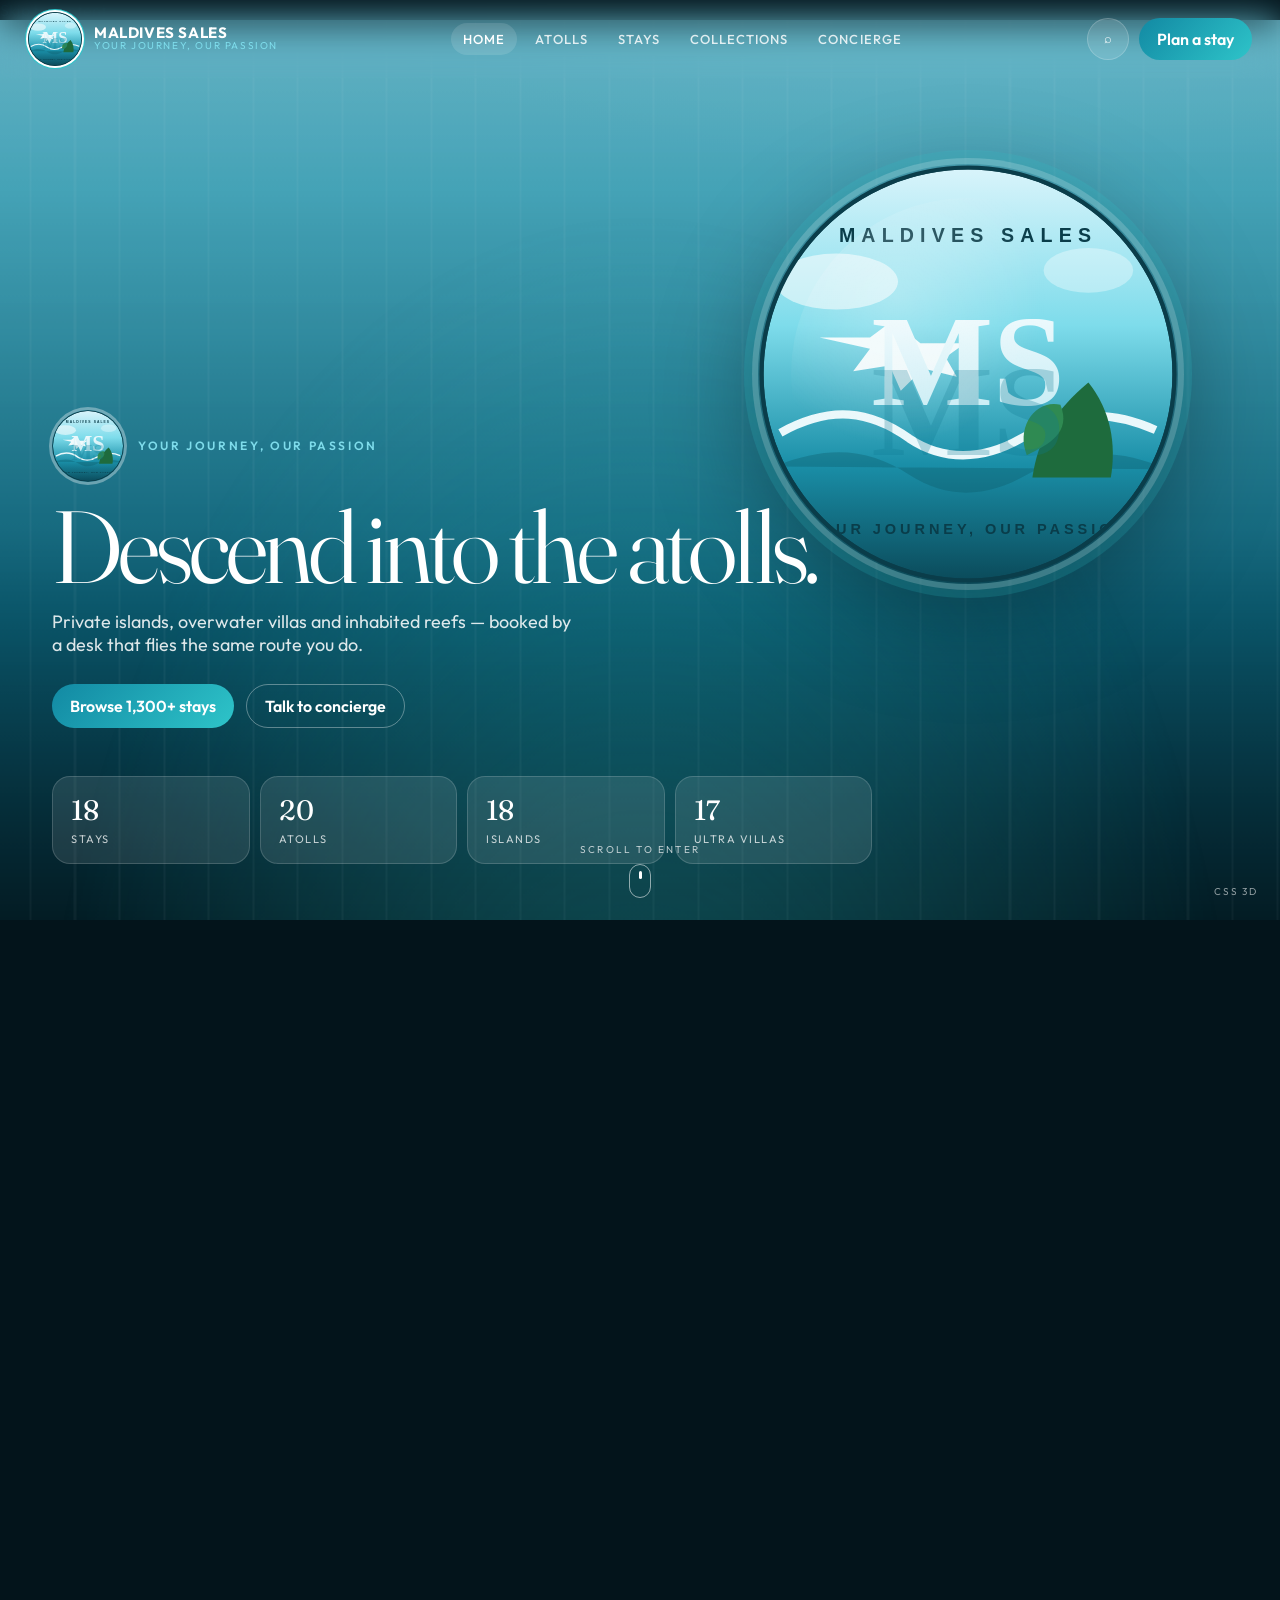
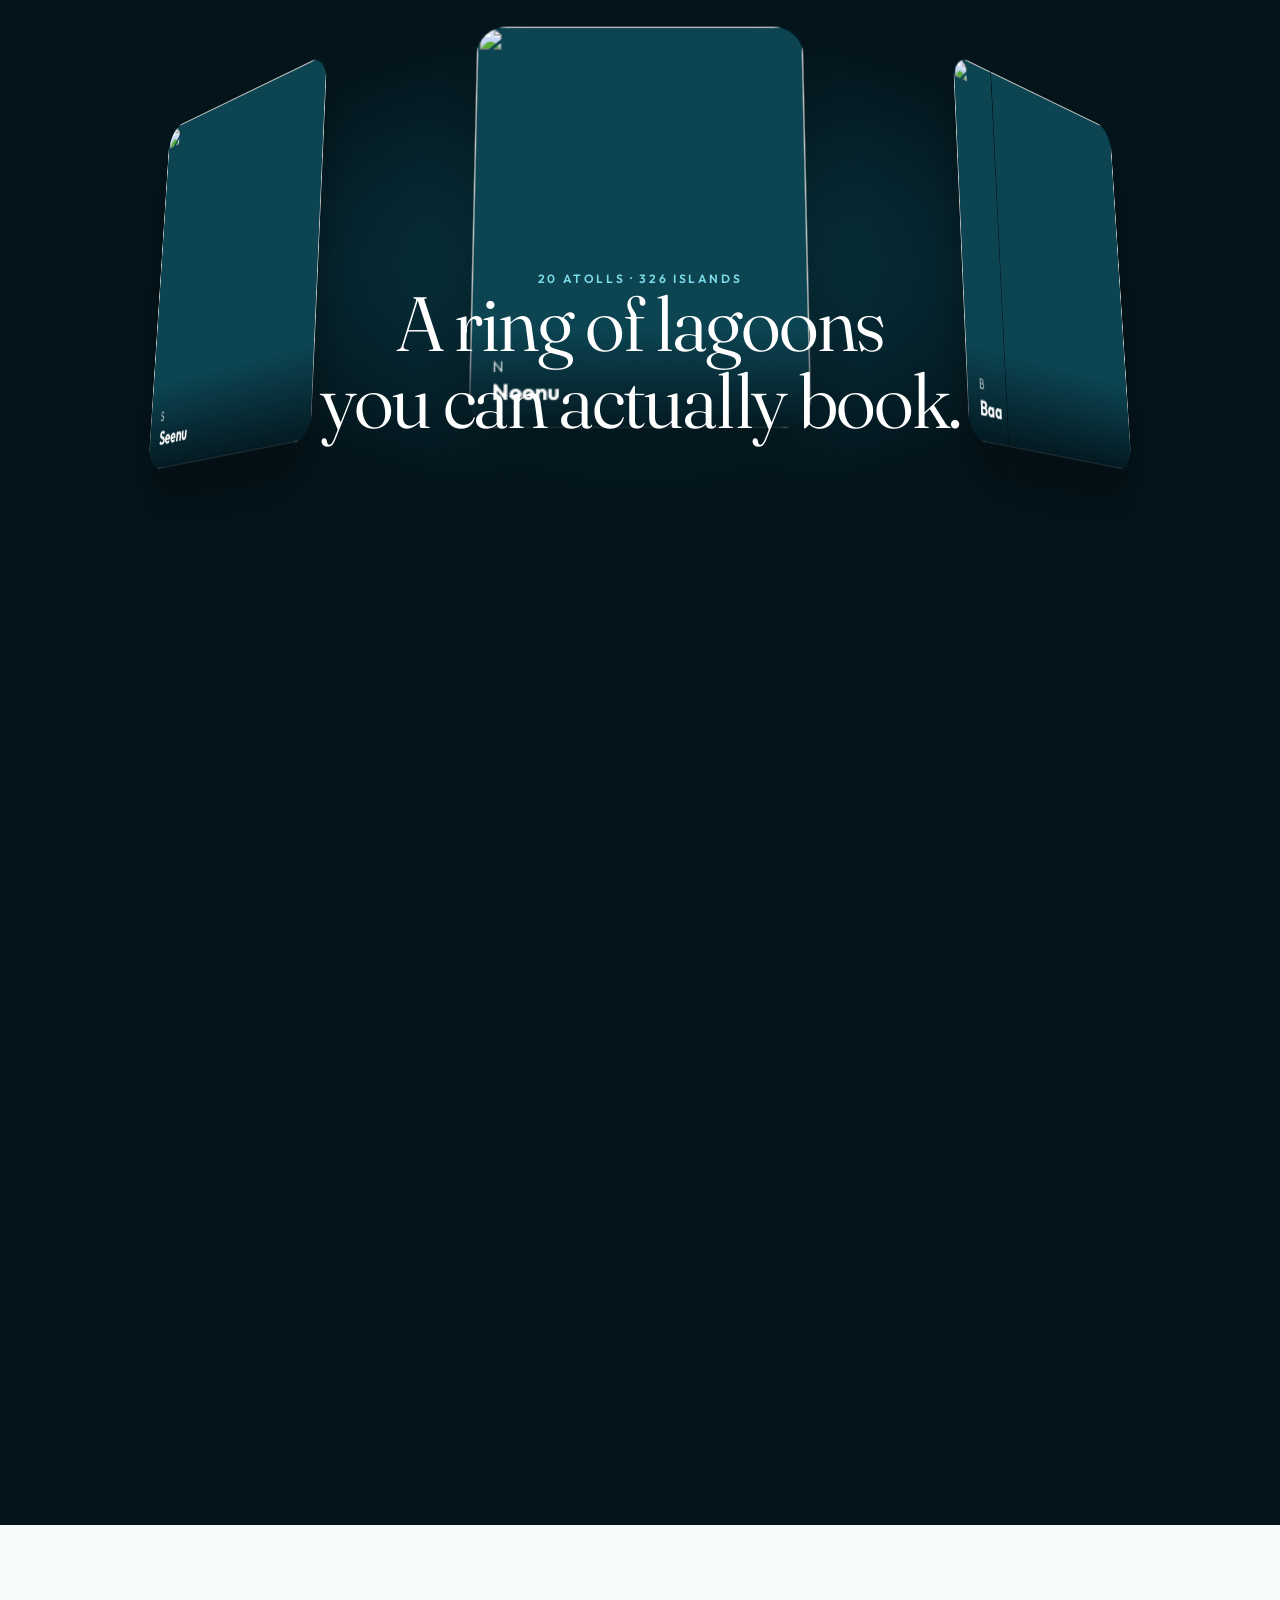
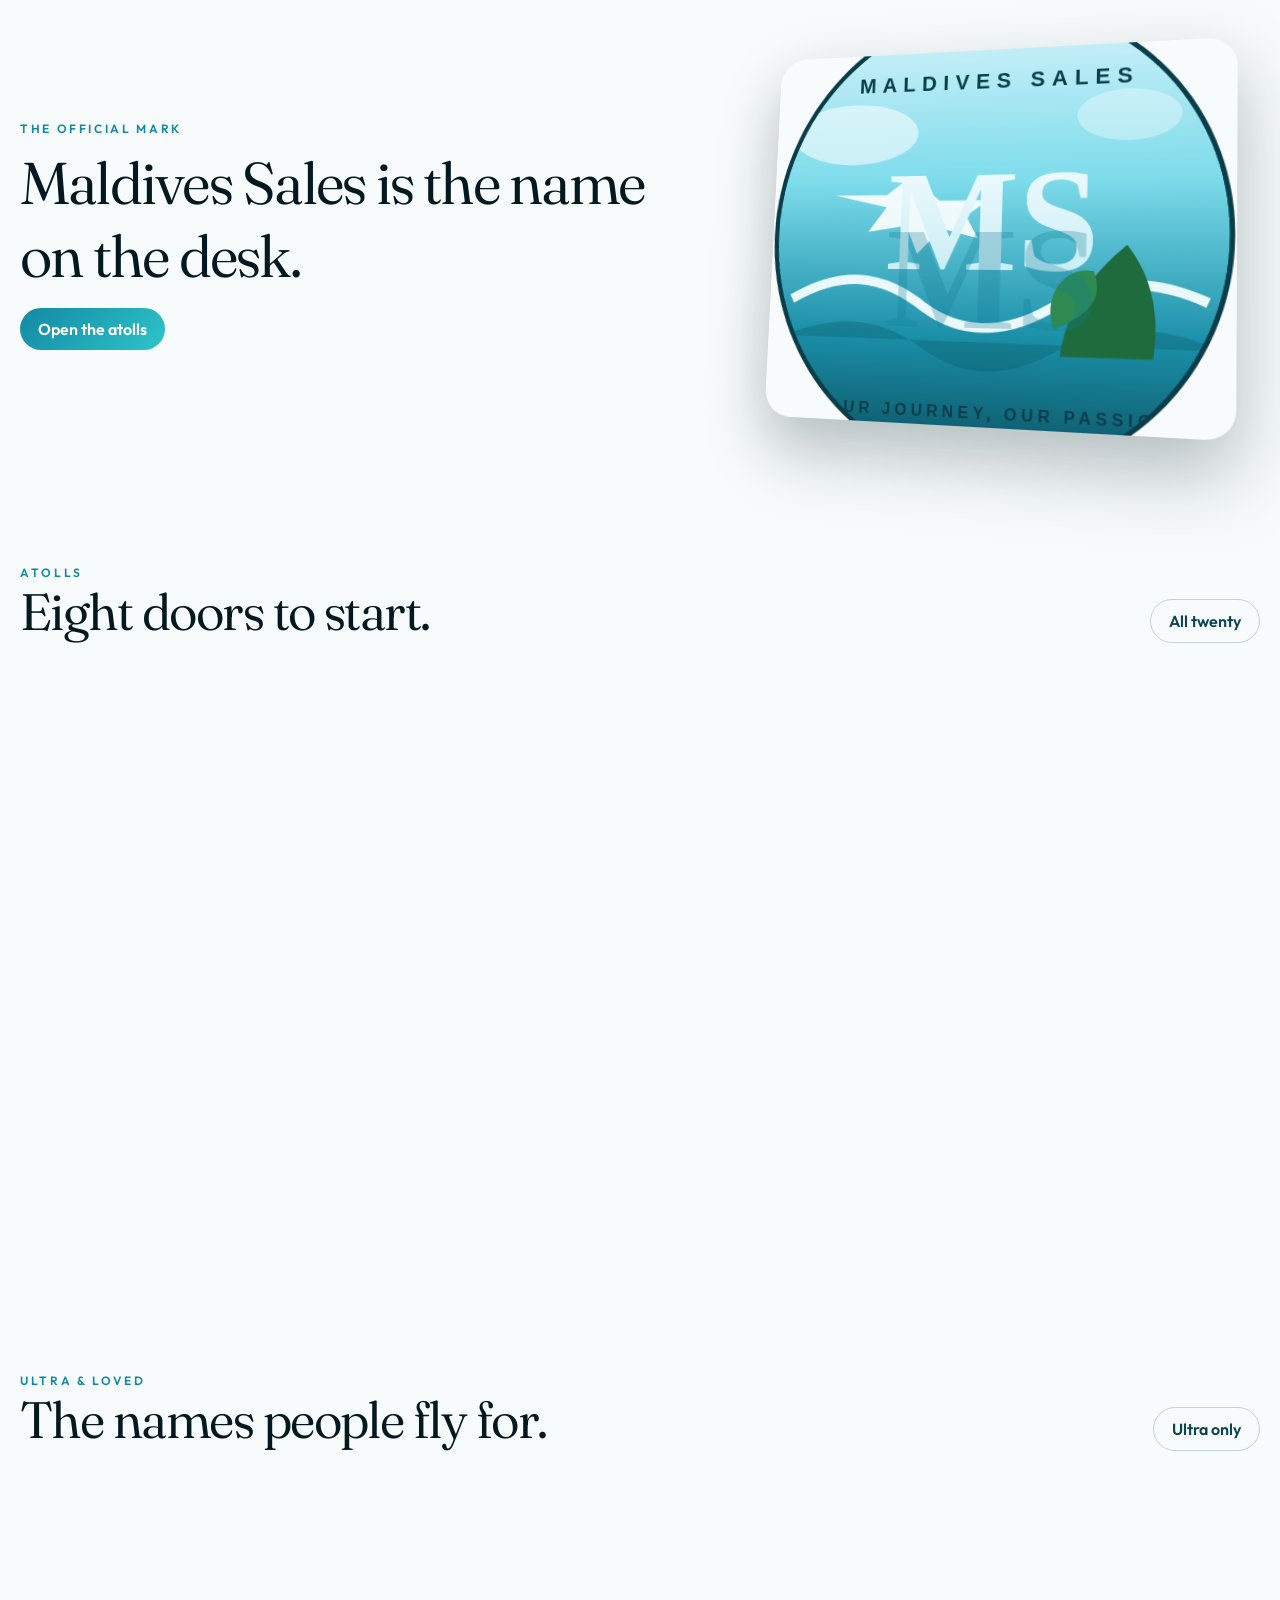
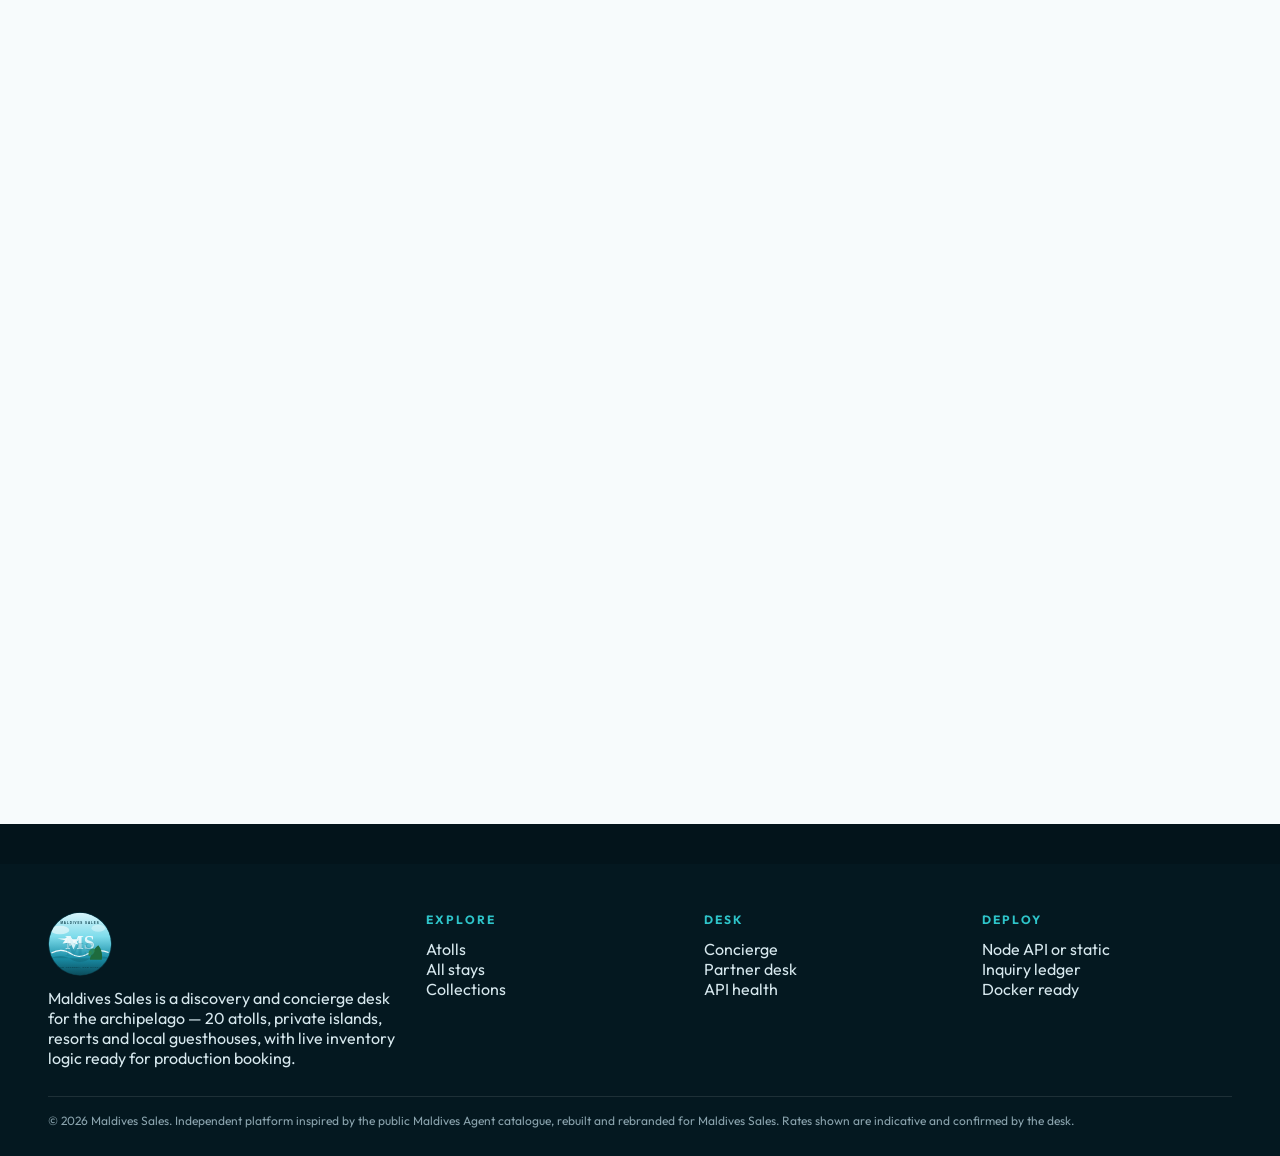
==== commit a644d9d2: "Load WebGL canvas styles" ====
--- a/index.html
+++ b/index.html
@@ -4,12 +4,12 @@
   <meta charset="UTF-8">
   <meta name="viewport" content="width=device-width, initial-scale=1">
   <title>Maldives Sales — Your journey, our passion</title>
-  <meta name="description" content="Maldives Sales curates resorts, private islands and local stays across 20 atolls.">
   <link rel="icon" href="/assets/logo-official.svg" type="image/svg+xml">
+  <link rel="stylesheet" href="/css/app.css">
+  <link rel="stylesheet" href="/css/landing.css">
+  <link rel="stylesheet" href="/css/webgl.css">
   <link rel="preconnect" href="https://fonts.googleapis.com">
   <link href="https://fonts.googleapis.com/css2?family=Fraunces:opsz,wght@9..144,300;9..144,400;9..144,600&family=Outfit:wght@300;400;500;600;700&display=swap" rel="stylesheet">
-  <link rel="stylesheet" href="/css/app.css">
-  <link rel="stylesheet" href="/css/landing.css">
 </head>
 <body class="landing">
   <a class="skip" href="#main">Skip to content</a>
@@ -29,7 +29,7 @@
               <p class="kicker">Your journey, our passion</p>
             </div>
             <h1>Descend into the atolls.</h1>
-            <p class="lede">A living catalogue of private islands, overwater villas and inhabited reefs — searched, compared and booked by a desk that flies the same route you do.</p>
+            <p class="lede">Private islands, overwater villas and inhabited reefs — booked by a desk that flies the same route you do.</p>
             <div class="hero-row">
               <a class="btn btn-primary" href="/explorer.html">Browse 1,300+ stays</a>
               <a class="btn btn-ghost" href="/concierge.html" style="color:#fff;border-color:rgba(255,255,255,.35)">Talk to concierge</a>
@@ -45,22 +45,15 @@
       <div class="orbit-sticky">
         <div class="orbit-bg"></div>
         <div class="orbit-ring" id="orbitRing"></div>
-        <div class="orbit-copy">
-          <p class="kicker">20 atolls · 326 islands</p>
-          <h2>A ring of lagoons<br>you can actually book.</h2>
-        </div>
+        <div class="orbit-copy"><p class="kicker">20 atolls · 326 islands</p><h2>A ring of lagoons<br>you can actually book.</h2></div>
       </div>
     </section>
     <section class="landing-section">
       <div class="wrap story-grid">
         <div class="reveal">
           <p class="kicker" style="color:var(--tide)">The official mark</p>
-          <h2 style="font-family:var(--serif);font-weight:360;font-size:clamp(2.2rem,4.6vw,3.8rem);letter-spacing:-.03em;line-height:1.05;margin:10px 0 16px">Maldives Sales is the name on the desk.</h2>
-          <p class="muted" style="max-width:48ch;font-size:17px;line-height:1.55">The circular MS crest is the official logo of the platform.</p>
-          <div class="hero-row" style="margin-top:22px">
-            <a class="btn btn-primary" href="/atolls.html">Open the atolls</a>
-            <a class="btn btn-ghost" href="/collections.html">Collections</a>
-          </div>
+          <h2 style="font-family:var(--serif);font-weight:360;font-size:clamp(2.2rem,4.6vw,3.8rem);letter-spacing:-.03em;margin:10px 0 16px">Maldives Sales is the name on the desk.</h2>
+          <a class="btn btn-primary" href="/atolls.html">Open the atolls</a>
         </div>
         <div class="story-visual reveal"><div class="story-plate" style="background-image:url('/assets/logo-official.svg');background-size:cover"></div></div>
       </div>
@@ -69,18 +62,6 @@
       <div class="wrap">
         <div class="section-head reveal"><div><p class="kicker" style="color:var(--tide)">Atolls</p><h2>Eight doors to start.</h2></div><a class="btn btn-ghost" href="/atolls.html">All twenty</a></div>
         <div class="grid grid-4" id="homeAtolls"></div>
-      </div>
-    </section>
-    <section class="landing-section dark">
-      <div class="wrap">
-        <div class="feature-band reveal" style="background:transparent;padding:0">
-          <p class="kicker">Why the desk exists</p>
-          <h2 style="font-family:var(--serif);font-weight:360;font-size:clamp(2rem,4vw,3.2rem);margin:10px 0 14px;max-width:18ch">Rates, transfers and a human who answers.</h2>
-          <div class="hero-row" style="margin-top:22px">
-            <a class="btn btn-gold" href="/collections.html">Open collections</a>
-            <a class="btn btn-ghost" href="/concierge.html" style="color:#fff;border-color:rgba(255,255,255,.3)">Write the desk</a>
-          </div>
-        </div>
       </div>
     </section>
     <section class="landing-section">
@@ -104,25 +85,13 @@
       }
     }).observe(document.body, { attributes: true, attributeFilter: ['class'] });
     MS.header('home'); MS.footer();
-    const ORBIT_PHOTOS = [
-      'https://images.unsplash.com/photo-1573843981267-be1999ff39cd?auto=format&fit=crop&w=800&q=60',
-      'https://images.unsplash.com/photo-1514282401047-d79a71a590e8?auto=format&fit=crop&w=800&q=60',
-      'https://images.unsplash.com/photo-1507525428034-b723cf961d3e?auto=format&fit=crop&w=800&q=60',
-      'https://images.unsplash.com/photo-1544551763-46a013bb70d5?auto=format&fit=crop&w=800&q=60',
-      'https://images.unsplash.com/photo-1586500036706-41963de24d8b?auto=format&fit=crop&w=800&q=60',
-      'https://images.unsplash.com/photo-1559628233-100c798642d4?auto=format&fit=crop&w=800&q=60',
-      'https://images.unsplash.com/photo-1439066615861-d1af74d74000?auto=format&fit=crop&w=800&q=60',
-      'https://images.unsplash.com/photo-1540202404-a2f127c5b78b?auto=format&fit=crop&w=800&q=60'
-    ];
+    const ORBIT_PHOTOS = ['https://images.unsplash.com/photo-1573843981267-be1999ff39cd?auto=format&fit=crop&w=800&q=60','https://images.unsplash.com/photo-1514282401047-d79a71a590e8?auto=format&fit=crop&w=800&q=60','https://images.unsplash.com/photo-1507525428034-b723cf961d3e?auto=format&fit=crop&w=800&q=60','https://images.unsplash.com/photo-1544551763-46a013bb70d5?auto=format&fit=crop&w=800&q=60','https://images.unsplash.com/photo-1586500036706-41963de24d8b?auto=format&fit=crop&w=800&q=60','https://images.unsplash.com/photo-1559628233-100c798642d4?auto=format&fit=crop&w=800&q=60','https://images.unsplash.com/photo-1439066615861-d1af74d74000?auto=format&fit=crop&w=800&q=60','https://images.unsplash.com/photo-1540202404-a2f127c5b78b?auto=format&fit=crop&w=800&q=60'];
     (async () => {
-      const [stats, atolls, ultra] = await Promise.all([
-        MS.api('/api/stats'), MS.api('/api/atolls'), MS.api('/api/properties?tier=Ultra%20Luxury&limit=6')
-      ]);
+      const [stats, atolls, ultra] = await Promise.all([MS.api('/api/stats'), MS.api('/api/atolls'), MS.api('/api/properties?tier=Ultra%20Luxury&limit=6')]);
       document.getElementById('heroStats').innerHTML = [[stats.properties,'Stays'],[stats.atolls,'Atolls'],[stats.islands,'Islands'],[stats.ultra,'Ultra villas']].map(([n,l]) => `<div class="hero-stat"><b>${n.toLocaleString()}</b><span>${l}</span></div>`).join('');
-      const featured = ['B','N','K','AA','Dh','S','Gn','L'];
-      const picked = atolls.filter(a => featured.includes(a.code));
-      document.getElementById('orbitRing').innerHTML = picked.map((a,i) => `<a class="orbit-card" href="/atoll.html?code=${a.code}"><img class="media" src="${ORBIT_PHOTOS[i%ORBIT_PHOTOS.length]}" alt=""><div class="cap"><span>${a.code}</span><b>${a.name}</b></div></a>`).join('');
-      document.getElementById('homeAtolls').innerHTML = picked.map((a,i) => `<a class="card atoll-card tilt-card reveal" href="/atoll.html?code=${a.code}"><div class="card-media" style="background-image:url('${ORBIT_PHOTOS[i%ORBIT_PHOTOS.length]}');background-size:cover"></div><div class="card-body"><p class="kicker">${a.code}</p><h3>${a.name}</h3><p class="meta">${a.highlight} · ${a.properties} stays</p></div></a>`).join('');
+      const picked = atolls.filter(a => ['B','N','K','AA','Dh','S','Gn','L'].includes(a.code));
+      document.getElementById('orbitRing').innerHTML = picked.map((a,i) => `<a class="orbit-card" href="/atoll.html?code=${a.code}"><img class="media" src="${ORBIT_PHOTOS[i%8]}" alt=""><div class="cap"><span>${a.code}</span><b>${a.name}</b></div></a>`).join('');
+      document.getElementById('homeAtolls').innerHTML = picked.map((a,i) => `<a class="card atoll-card tilt-card reveal" href="/atoll.html?code=${a.code}"><div class="card-media" style="background-image:url('${ORBIT_PHOTOS[i%8]}');background-size:cover"></div><div class="card-body"><p class="kicker">${a.code}</p><h3>${a.name}</h3><p class="meta">${a.highlight} · ${a.properties} stays</p></div></a>`).join('');
       document.getElementById('homeUltra').innerHTML = (ultra.items||[]).map(p => MS.card(p).replace('class="card"','class="card tilt-card reveal"')).join('');
       window.MSLanding?.bindTilt(); window.MSLanding?.refresh();
     })();
--- a/css/webgl.css
+++ b/css/webgl.css
@@ -0,0 +1,5 @@
+.gl-canvas{position:absolute;inset:0;width:100%;height:100%;z-index:1;pointer-events:none;display:block}
+.gl-badge{position:absolute;right:22px;bottom:22px;z-index:6;font-size:10px;letter-spacing:.18em;text-transform:uppercase;color:rgba(255,255,255,.55);pointer-events:none}
+body.has-webgl .layer-photo,body.has-webgl .layer-water,body.has-webgl .logo-coin{opacity:0;visibility:hidden}
+body.has-webgl .layer-sky{opacity:.22}
+body.has-webgl .scene-stage{transform:none!important}
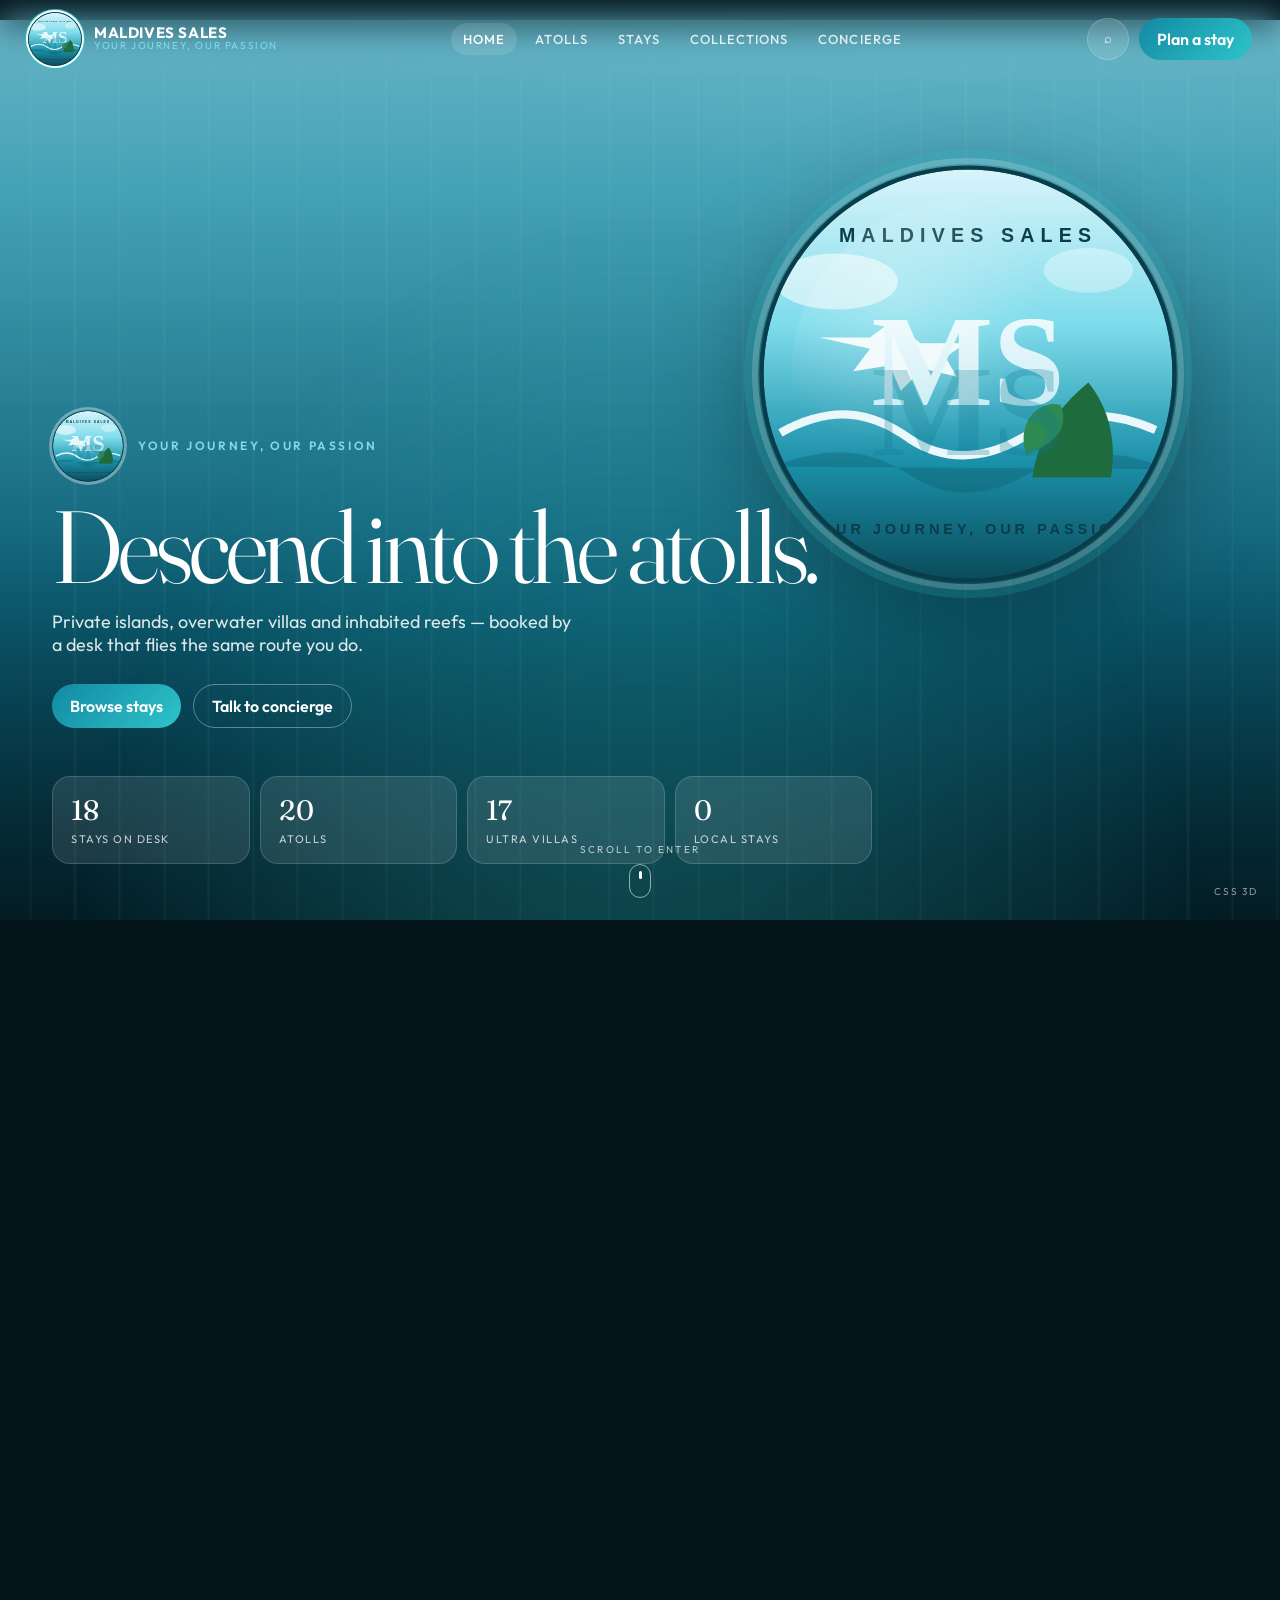
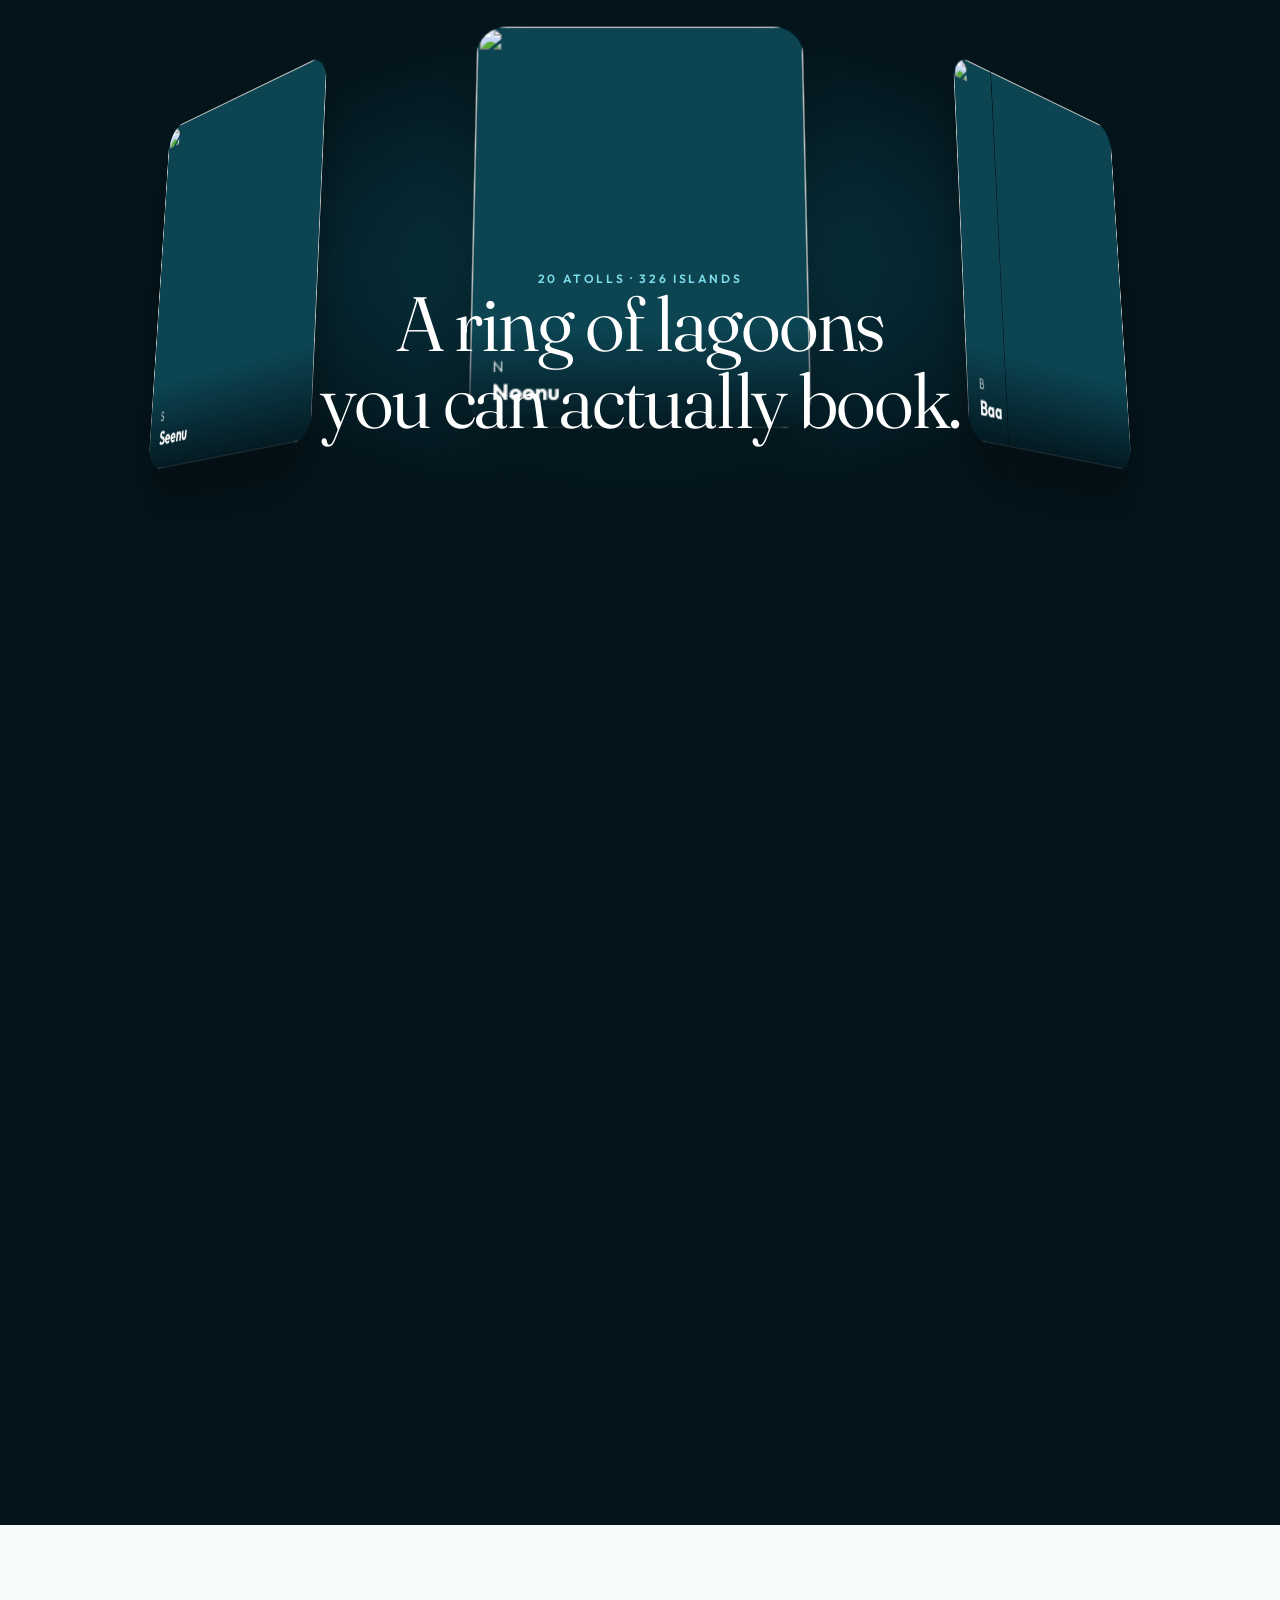
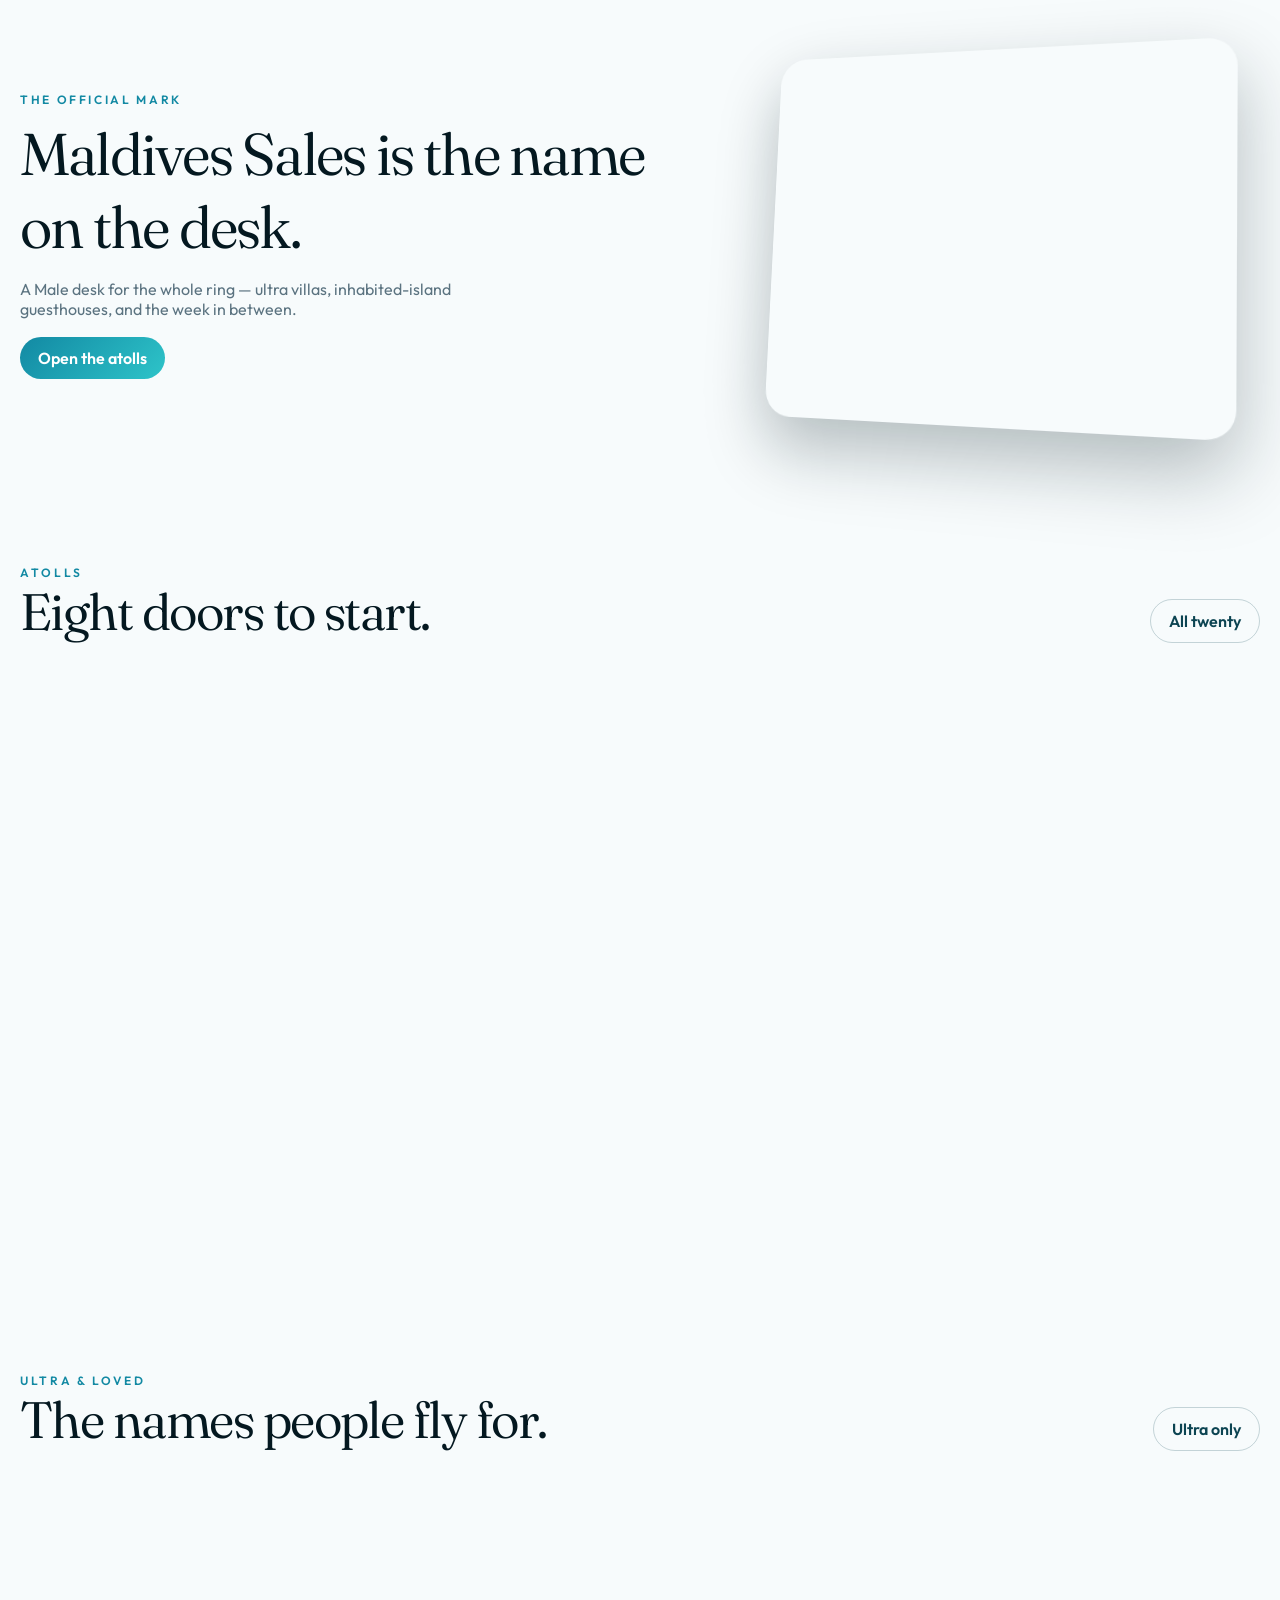
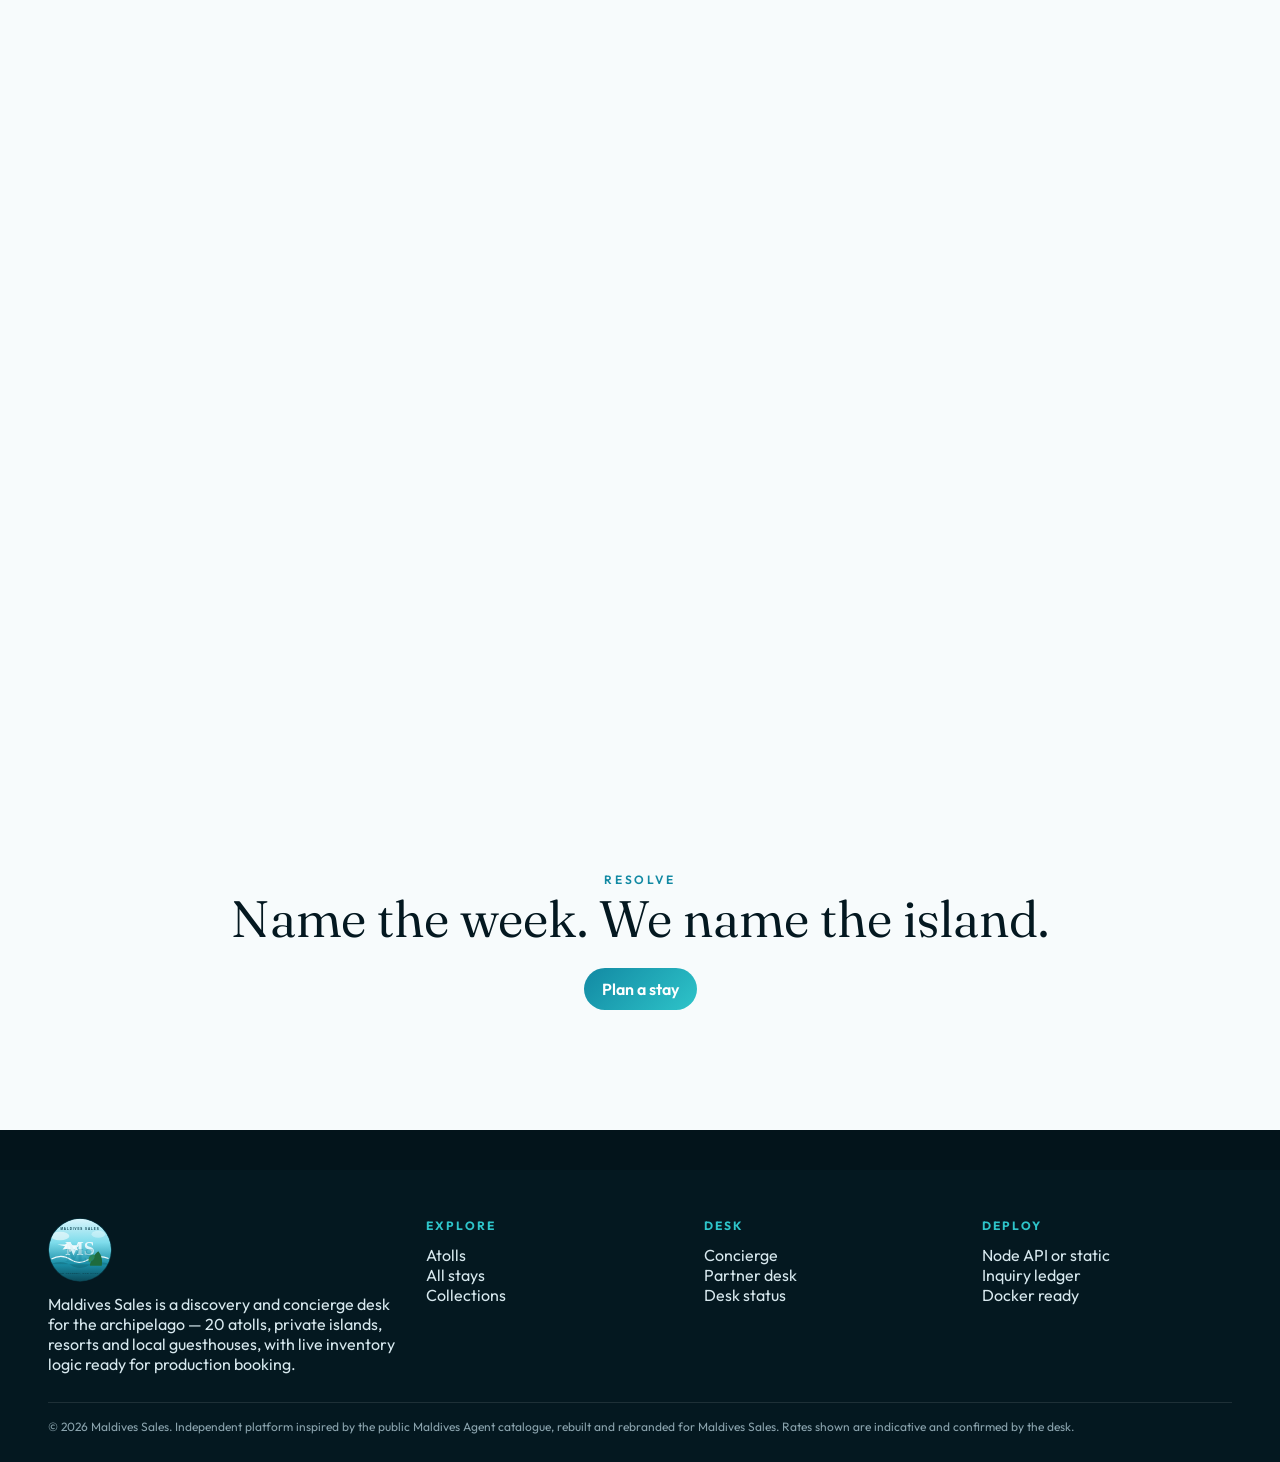
==== commit 59b3cd94: "Landing: honest stats, story plate photo, CTA beat" ====
--- a/index.html
+++ b/index.html
@@ -31,7 +31,7 @@
             <h1>Descend into the atolls.</h1>
             <p class="lede">Private islands, overwater villas and inhabited reefs — booked by a desk that flies the same route you do.</p>
             <div class="hero-row">
-              <a class="btn btn-primary" href="/explorer.html">Browse 1,300+ stays</a>
+              <a class="btn btn-primary" href="/explorer.html">Browse stays</a>
               <a class="btn btn-ghost" href="/concierge.html" style="color:#fff;border-color:rgba(255,255,255,.35)">Talk to concierge</a>
             </div>
             <div class="hero-stats" id="heroStats"></div>
@@ -53,9 +53,10 @@
         <div class="reveal">
           <p class="kicker" style="color:var(--tide)">The official mark</p>
           <h2 style="font-family:var(--serif);font-weight:360;font-size:clamp(2.2rem,4.6vw,3.8rem);letter-spacing:-.03em;margin:10px 0 16px">Maldives Sales is the name on the desk.</h2>
+          <p class="muted" style="max-width:42ch;margin:0 0 18px">A Male desk for the whole ring — ultra villas, inhabited-island guesthouses, and the week in between.</p>
           <a class="btn btn-primary" href="/atolls.html">Open the atolls</a>
         </div>
-        <div class="story-visual reveal"><div class="story-plate" style="background-image:url('/assets/logo-official.svg');background-size:cover"></div></div>
+        <div class="story-visual reveal"><div class="story-plate" style="background-image:url('https://images.unsplash.com/photo-1573843981267-be1999ff39cd?auto=format&fit=crop&w=1400&q=70')"></div></div>
       </div>
     </section>
     <section class="landing-section" style="padding-top:20px">
@@ -68,6 +69,13 @@
       <div class="wrap">
         <div class="section-head reveal"><div><p class="kicker" style="color:var(--tide)">Ultra & loved</p><h2>The names people fly for.</h2></div><a class="btn btn-ghost" href="/explorer.html?tier=Ultra%20Luxury">Ultra only</a></div>
         <div class="grid grid-3" id="homeUltra"></div>
+      </div>
+    </section>
+    <section class="landing-section" style="padding-top:0">
+      <div class="wrap" style="text-align:center;padding:48px 0 20px">
+        <p class="kicker" style="color:var(--tide)">Resolve</p>
+        <h2 style="font-family:var(--serif);font-weight:360;font-size:clamp(2rem,4vw,3.2rem)">Name the week. We name the island.</h2>
+        <a class="btn btn-primary" href="/concierge.html" style="margin-top:18px">Plan a stay</a>
       </div>
     </section>
   </main>
@@ -88,7 +96,7 @@
     const ORBIT_PHOTOS = ['https://images.unsplash.com/photo-1573843981267-be1999ff39cd?auto=format&fit=crop&w=800&q=60','https://images.unsplash.com/photo-1514282401047-d79a71a590e8?auto=format&fit=crop&w=800&q=60','https://images.unsplash.com/photo-1507525428034-b723cf961d3e?auto=format&fit=crop&w=800&q=60','https://images.unsplash.com/photo-1544551763-46a013bb70d5?auto=format&fit=crop&w=800&q=60','https://images.unsplash.com/photo-1586500036706-41963de24d8b?auto=format&fit=crop&w=800&q=60','https://images.unsplash.com/photo-1559628233-100c798642d4?auto=format&fit=crop&w=800&q=60','https://images.unsplash.com/photo-1439066615861-d1af74d74000?auto=format&fit=crop&w=800&q=60','https://images.unsplash.com/photo-1540202404-a2f127c5b78b?auto=format&fit=crop&w=800&q=60'];
     (async () => {
       const [stats, atolls, ultra] = await Promise.all([MS.api('/api/stats'), MS.api('/api/atolls'), MS.api('/api/properties?tier=Ultra%20Luxury&limit=6')]);
-      document.getElementById('heroStats').innerHTML = [[stats.properties,'Stays'],[stats.atolls,'Atolls'],[stats.islands,'Islands'],[stats.ultra,'Ultra villas']].map(([n,l]) => `<div class="hero-stat"><b>${n.toLocaleString()}</b><span>${l}</span></div>`).join('');
+      document.getElementById('heroStats').innerHTML = [[stats.properties,'Stays on desk'],[stats.atolls,'Atolls'],[stats.ultra,'Ultra villas'],[stats.guesthouses,'Local stays']].map(([n,l]) => `<div class="hero-stat"><b>${Number(n||0).toLocaleString()}</b><span>${l}</span></div>`).join('');
       const picked = atolls.filter(a => ['B','N','K','AA','Dh','S','Gn','L'].includes(a.code));
       document.getElementById('orbitRing').innerHTML = picked.map((a,i) => `<a class="orbit-card" href="/atoll.html?code=${a.code}"><img class="media" src="${ORBIT_PHOTOS[i%8]}" alt=""><div class="cap"><span>${a.code}</span><b>${a.name}</b></div></a>`).join('');
       document.getElementById('homeAtolls').innerHTML = picked.map((a,i) => `<a class="card atoll-card tilt-card reveal" href="/atoll.html?code=${a.code}"><div class="card-media" style="background-image:url('${ORBIT_PHOTOS[i%8]}');background-size:cover"></div><div class="card-body"><p class="kicker">${a.code}</p><h3>${a.name}</h3><p class="meta">${a.highlight} · ${a.properties} stays</p></div></a>`).join('');
